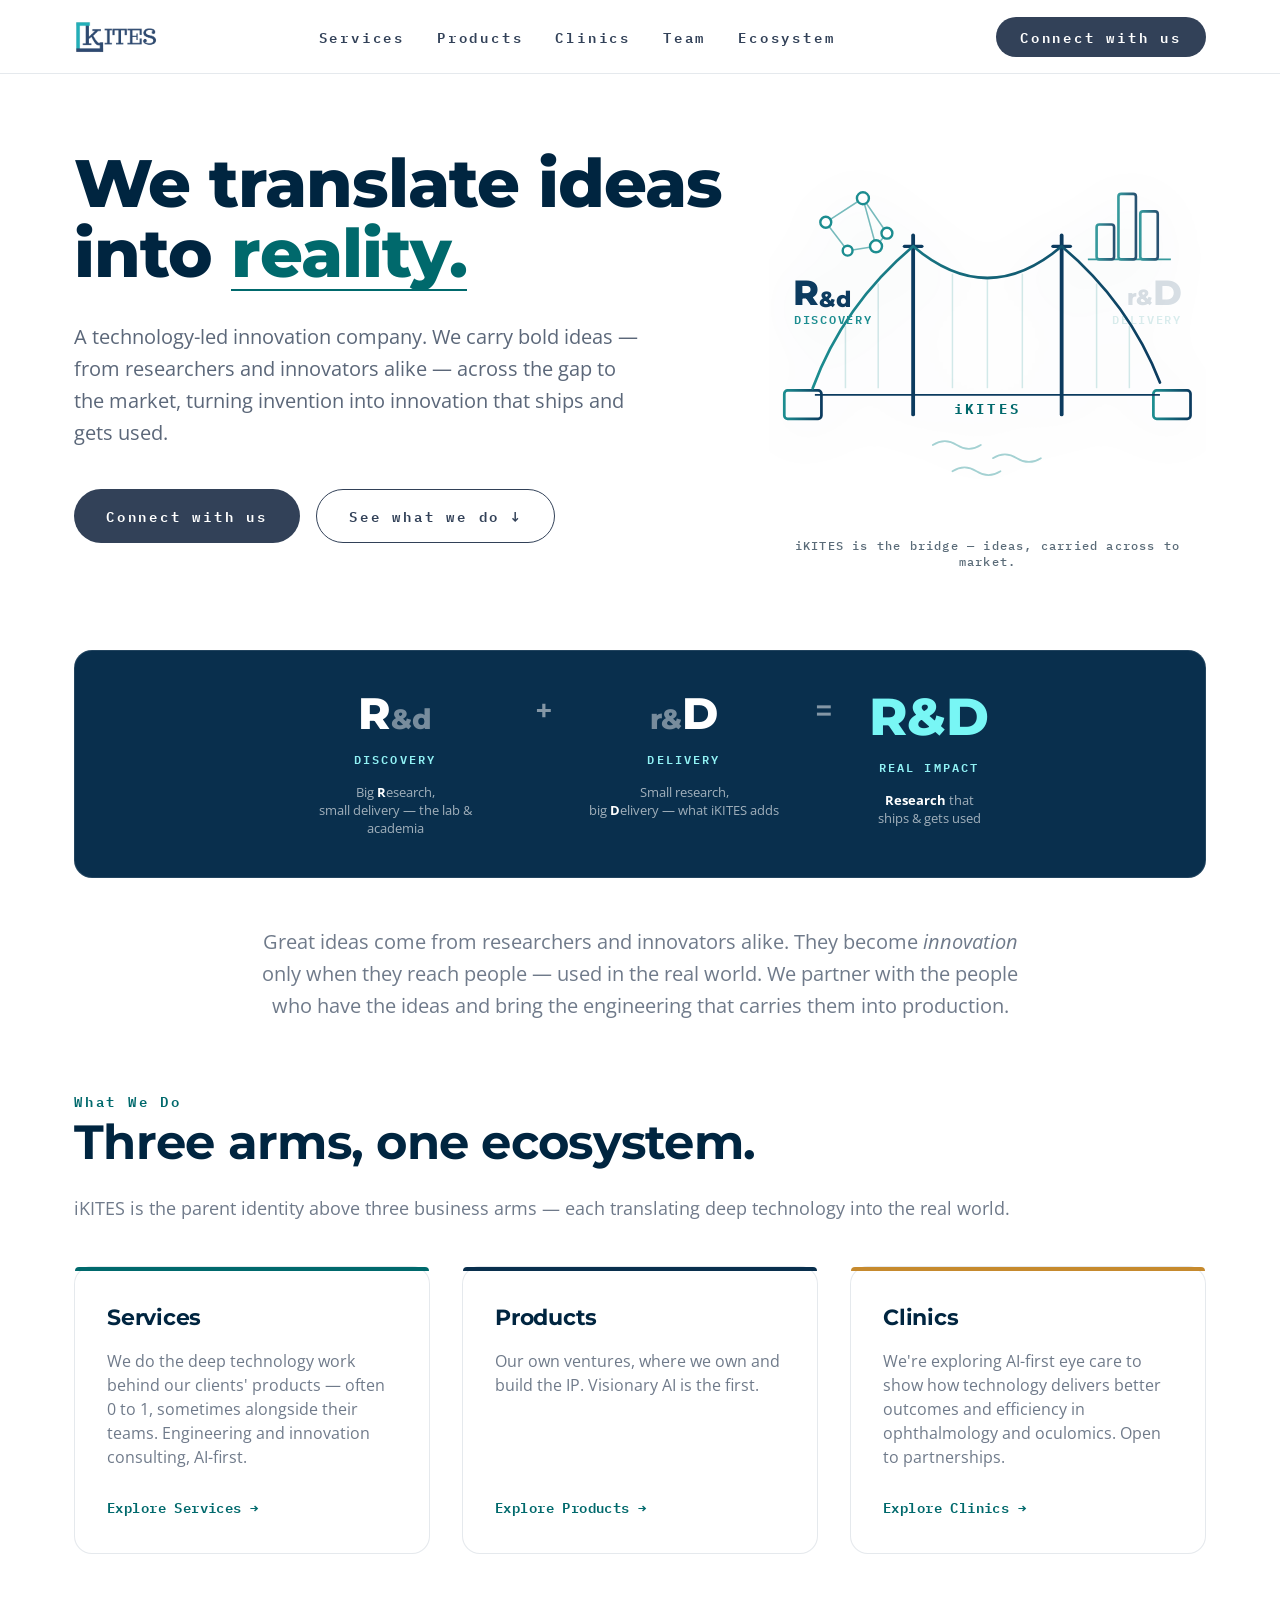
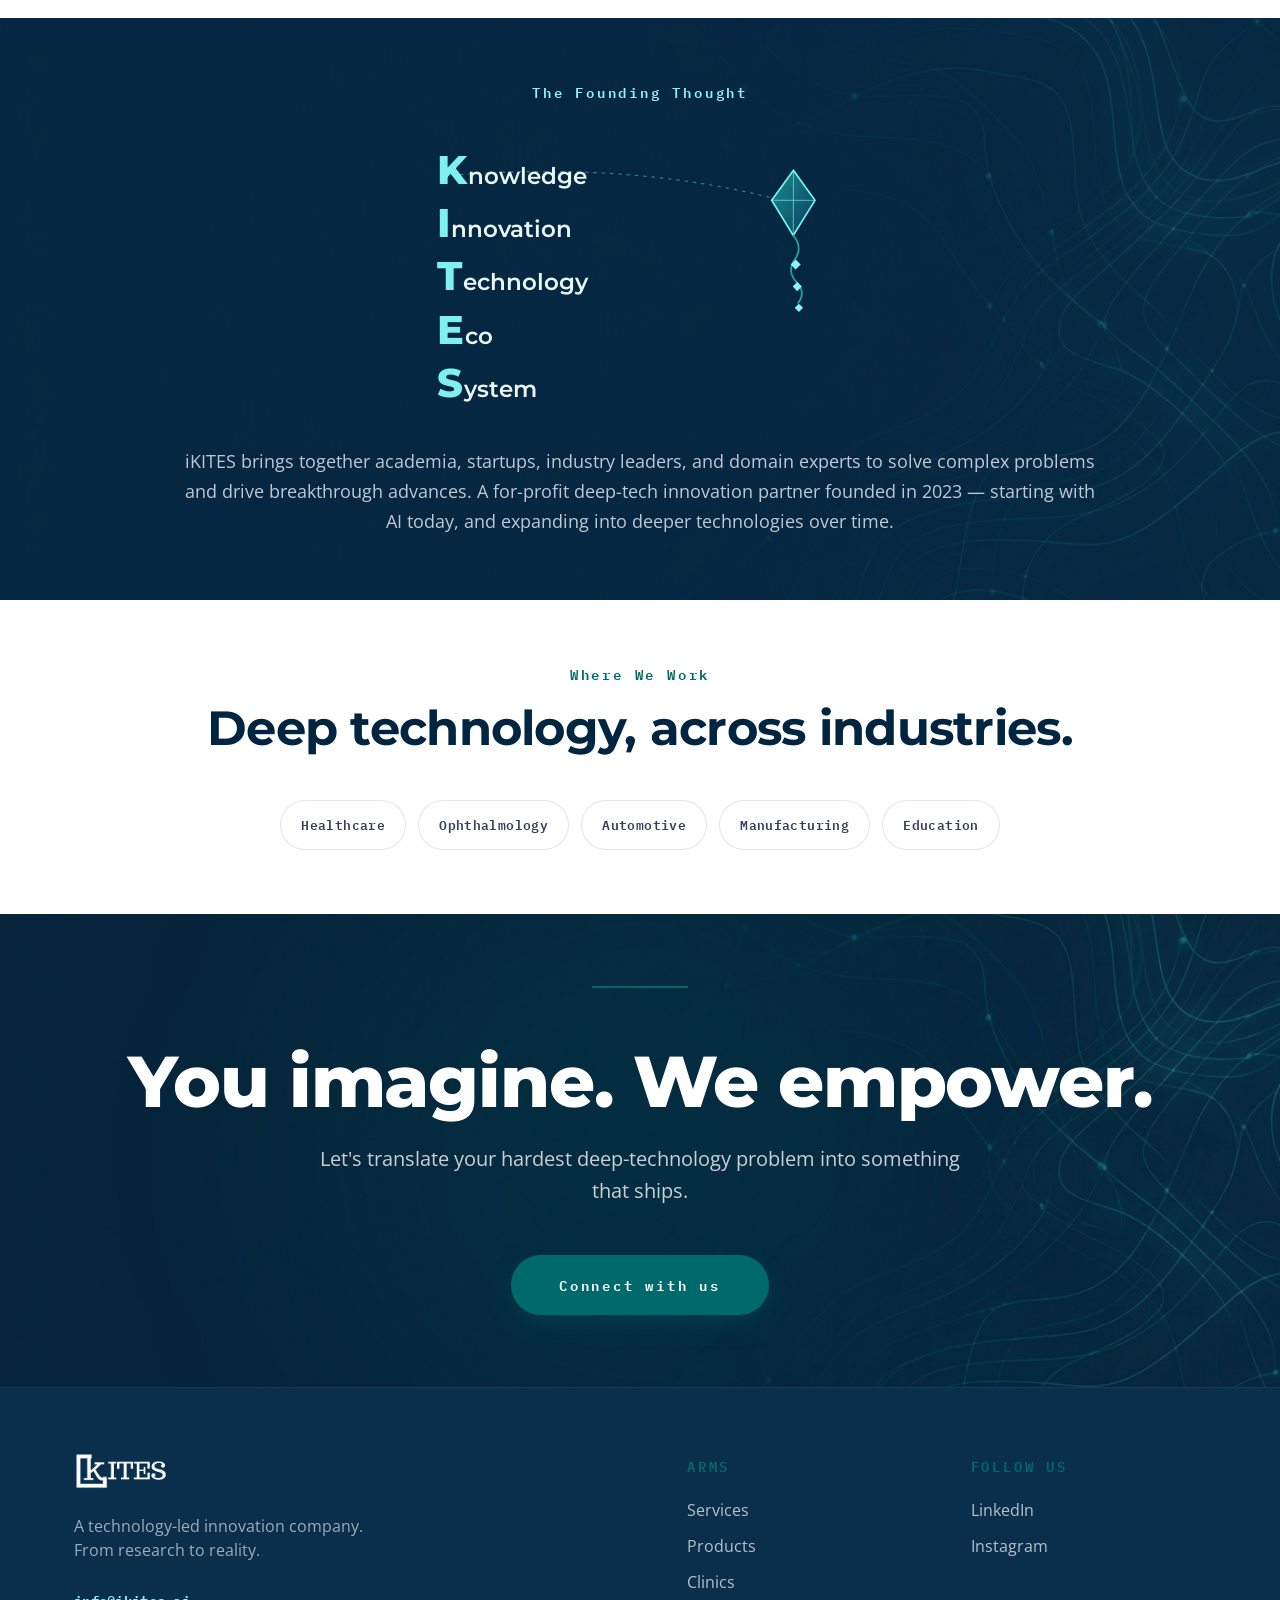
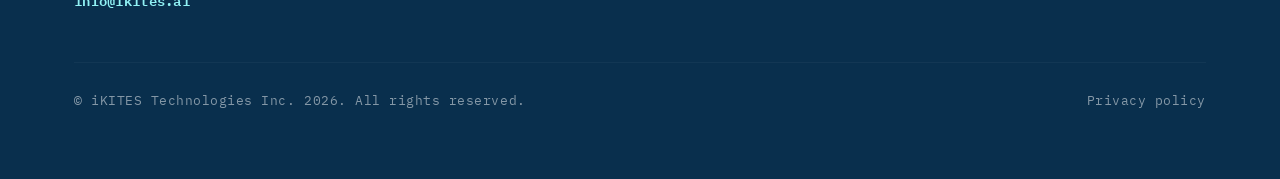
==== index.html @ 085317fc "Sync: KITES acrostic animation; tighten Founding Thought copy - Animated SVG acrostic spelling KITES" ====
<!DOCTYPE html>
<html lang="en">
<head>
  <meta charset="utf-8" />
  <meta name="viewport" content="width=device-width, initial-scale=1.0" />
  <title>iKITES | From Research to Reality</title>
  <meta name="description" content="iKITES is a technology-led, AI-first deep-tech innovation company. We turn deep technology into innovation that reaches the real world — across Services, Products, and Clinics." />
  <meta name="version" content="2.0.0" />
  <link rel="icon" type="image/png" href="assets/img/favicon.png" />
  <link rel="preconnect" href="https://fonts.googleapis.com" />
  <link rel="preconnect" href="https://fonts.gstatic.com" crossorigin />
  <link href="https://fonts.googleapis.com/css2?family=Montserrat:wght@400;500;600;700;800&family=Open+Sans:wght@400;600&family=IBM+Plex+Mono:wght@400;500;600&family=Material+Symbols+Outlined:opsz,wght,FILL,GRAD@24,400,0,0&display=swap" rel="stylesheet" />
  <link rel="stylesheet" href="assets/css/styles.css" />
</head>
<body>
  <header class="site-header">
    <div class="container">
      <a class="brand" href="index.html" aria-label="iKITES home">
        <img class="brand__logo" src="assets/img/ikites-logo.png" alt="iKITES" width="471" height="191" />
      </a>
      <nav class="nav" aria-label="Primary">
        <a class="nav__link" href="services.html">Services</a>
        <a class="nav__link" href="products.html">Products</a>
        <a class="nav__link" href="clinics.html">Clinics</a>
        <a class="nav__link" href="team.html">Team</a>
        <a class="nav__link" href="#ecosystem">Ecosystem</a>
      </nav>
      <a class="btn btn--primary btn--sm" href="connect.html">Connect with us</a>
      <button class="nav-toggle" type="button" aria-label="Toggle menu" aria-expanded="false">
        <span class="material-symbols-outlined">menu</span>
      </button>
    </div>
  </header>

  <main id="top">
    <!-- ============================ HERO ============================ -->
    <section class="hero hero--enter">
      <div class="container hero__grid">
        <div class="hero__content">
          <h1 class="display-xl hero__title">
            We translate ideas<br />into <span class="accent">reality.</span>
          </h1>
          <p class="body-lg hero__lead">
            A technology-led innovation company. We carry bold ideas — from researchers
            and innovators alike — across the gap to the market, turning invention into
            innovation that ships and gets used.
          </p>
          <div class="hero__actions">
            <a class="btn btn--primary" href="connect.html">Connect with us</a>
            <a class="btn btn--ghost" href="#ecosystem">See what we do &darr;</a>
          </div>
        </div>

        <div class="hero__visual">
          <div class="hero__panel">
            <svg class="bridge-art" viewBox="0 0 400 360" xmlns="http://www.w3.org/2000/svg"
                 xmlns:xlink="http://www.w3.org/1999/xlink" role="img"
                 aria-label="Line-art bridge. On the left, a web of research nodes labelled R-and-d, Discovery. On the right, a market skyline labelled r-and-D, Delivery. iKITES is the span between them: a glowing idea lifts off the research side, crosses the bridge, and lands deployed in the market.">
              <defs>
                <linearGradient id="brGrad" x1="0%" y1="0%" x2="100%" y2="0%">
                  <stop offset="0%" stop-color="#1C8D90" />
                  <stop offset="100%" stop-color="#0C3B5F" />
                </linearGradient>
                <filter id="brGlow" x="-80%" y="-80%" width="260%" height="260%">
                  <feGaussianBlur stdDeviation="3.5" result="b" />
                  <feComposite in="SourceGraphic" in2="b" operator="over" />
                </filter>
                <radialGradient id="brSpark" cx="50%" cy="50%" r="50%">
                  <stop offset="0%" stop-color="#3FE0E0" />
                  <stop offset="100%" stop-color="#1C8D90" />
                </radialGradient>
              </defs>

              <!-- ===== Banks / abutments the bridge lands on ===== -->
              <g opacity="1">
                <animate attributeName="opacity" from="0" to="1" begin="0.1s" dur="0.6s" fill="freeze" />
                <rect x="14" y="250" width="34" height="26" rx="3" fill="none" stroke="url(#brGrad)" stroke-width="2.5" />
                <rect x="352" y="250" width="34" height="26" rx="3" fill="none" stroke="url(#brGrad)" stroke-width="2.5" />
                <!-- water / the gap being spanned -->
                <g stroke="#1C8D90" stroke-width="1.6" stroke-linecap="round" opacity="0.4" fill="none">
                  <path d="M150 300 q11 -7 22 0 t22 0" />
                  <path d="M205 312 q11 -7 22 0 t22 0" />
                  <path d="M168 324 q11 -7 22 0 t22 0" />
                </g>
              </g>

              <!-- ===== Deck (the roadway) ===== -->
              <g>
                <path d="M40 248 L360 248" fill="none" stroke="url(#brGrad)" stroke-width="3.5"
                      stroke-linecap="round" stroke-dasharray="320" stroke-dashoffset="320">
                  <animate attributeName="stroke-dashoffset" from="320" to="0" begin="0.3s" dur="1.0s"
                           calcMode="spline" keyTimes="0;1" keySplines="0.22 1 0.36 1" fill="freeze" />
                </path>
                <line x1="42" y1="254" x2="358" y2="254" stroke="#0C3B5F" stroke-width="1.6" opacity="1">
                  <animate attributeName="opacity" from="0" to="1" begin="1.1s" dur="0.5s" fill="freeze" />
                </line>
              </g>

              <!-- ===== Towers ===== -->
              <g opacity="1" stroke="#0C3B5F" stroke-linecap="round" fill="none">
                <animate attributeName="opacity" from="0" to="1" begin="0.5s" dur="0.6s" fill="freeze" />
                <line x1="132" y1="108" x2="132" y2="272" stroke-width="3.5" />
                <line x1="268" y1="108" x2="268" y2="272" stroke-width="3.5" />
                <!-- saddle caps -->
                <line x1="124" y1="118" x2="140" y2="118" stroke-width="3" />
                <line x1="260" y1="118" x2="276" y2="118" stroke-width="3" />
              </g>

              <!-- ===== Main cable (draws itself in) + hangers ===== -->
              <g>
                <path d="M40 248 Q68 172 132 118 Q200 176 268 118 Q332 172 360 248" fill="none"
                      stroke="url(#brGrad)" stroke-width="2.5" stroke-linecap="round"
                      stroke-dasharray="470" stroke-dashoffset="470">
                  <animate attributeName="stroke-dashoffset" from="470" to="0" begin="0.8s" dur="1.3s"
                           calcMode="spline" keyTimes="0;1" keySplines="0.22 1 0.36 1" fill="freeze" />
                </path>
                <g opacity="1" stroke="#1C8D90" stroke-width="1.4">
                  <animate attributeName="opacity" from="0" to="1" begin="1.6s" dur="0.6s" fill="freeze" />
                  <line x1="70"  y1="191" x2="70"  y2="248" />
                  <line x1="100" y1="152" x2="100" y2="248" />
                  <line x1="168" y1="143" x2="168" y2="248" />
                  <line x1="200" y1="149" x2="200" y2="248" />
                  <line x1="232" y1="143" x2="232" y2="248" />
                  <line x1="300" y1="152" x2="300" y2="248" />
                  <line x1="330" y1="191" x2="330" y2="248" />
                </g>
              </g>

              <!-- ===== Left world: research web (R&d / Discovery) ===== -->
              <g opacity="1">
                <animate attributeName="opacity" from="0" to="1" begin="1.0s" dur="0.7s" fill="freeze" />
                <g stroke="#1C8D90" stroke-width="1.4" opacity="0.6">
                  <line x1="52" y1="96"  x2="86" y2="74"  />
                  <line x1="86" y1="74"  x2="108" y2="106" />
                  <line x1="52" y1="96"  x2="72" y2="122" />
                  <line x1="72" y1="122" x2="98" y2="118" />
                  <line x1="86" y1="74"  x2="98" y2="118" />
                  <line x1="108" y1="106" x2="98" y2="118" />
                </g>
                <g fill="#fff" stroke="#1C8D90" stroke-width="2.2">
                  <circle cx="52"  cy="96"  r="5" />
                  <circle cx="86"  cy="74"  r="5.5" />
                  <circle cx="108" cy="106" r="5" />
                  <circle cx="72"  cy="122" r="4.5" />
                  <circle cx="98"  cy="118" r="5.5" />
                </g>
              </g>

              <!-- ===== Right world: market skyline (r&D / Delivery) ===== -->
              <g opacity="1">
                <animate attributeName="opacity" from="0" to="1" begin="1.1s" dur="0.7s" fill="freeze" />
                <line x1="292" y1="130" x2="368" y2="130" stroke="#1C8D90" stroke-width="1.6" />
                <g fill="none" stroke="url(#brGrad)" stroke-width="2.4" stroke-linejoin="round">
                  <rect x="300" y="98" width="16" height="32" rx="2.5" />
                  <rect x="320" y="70" width="16" height="60" rx="2.5" />
                  <rect x="340" y="86" width="16" height="44" rx="2.5" />
                </g>
              </g>

              <!-- ===== Upright labels ===== -->
              <g font-family="'Montserrat', sans-serif">
                <g opacity="1">
                  <animate attributeName="opacity" from="0" to="1" begin="1.3s" dur="0.7s" fill="freeze" />
                  <text x="22" y="172" text-anchor="start" fill="#0C3B5F" font-weight="800" letter-spacing="-0.01em">
                    <tspan font-size="32">R</tspan><tspan font-size="20" dy="2">&amp;d</tspan>
                  </text>
                  <text x="23" y="189" text-anchor="start" fill="#1C8D90" font-family="'IBM Plex Mono', monospace"
                        font-size="11" font-weight="600" letter-spacing="0.14em">DISCOVERY</text>
                </g>
                <g opacity="1">
                  <animate attributeName="opacity" from="0" to="1" begin="1.6s" dur="0.7s" fill="freeze" />
                  <text x="378" y="172" text-anchor="end" fill="#0C3B5F" font-weight="800" letter-spacing="-0.01em">
                    <tspan font-size="20">r&amp;</tspan><tspan font-size="32">D</tspan>
                  </text>
                  <text x="378" y="189" text-anchor="end" fill="#1C8D90" font-family="'IBM Plex Mono', monospace"
                        font-size="11" font-weight="600" letter-spacing="0.14em">DELIVERY</text>
                </g>
                <!-- span label, beneath the deck -->
                <g opacity="1">
                  <animate attributeName="opacity" from="0" to="1" begin="1.9s" dur="0.7s" fill="freeze" />
                  <text x="200" y="272" text-anchor="middle" fill="#00696c" font-family="'IBM Plex Mono', monospace"
                        font-size="12.5" font-weight="700" letter-spacing="0.24em">iKITES</text>
                </g>
              </g>

              <!-- ===== The idea: lifts off research, crosses the deck, lands in market ===== -->
              <path id="brTrip" d="M98 116 Q54 200 44 244 L356 244 Q350 150 328 74" fill="none" stroke="none" />
              <!-- departure pulse over the research web -->
              <circle cx="98" cy="116" r="5" fill="none" stroke="#1FA7A6" stroke-width="2" opacity="0">
                <animate attributeName="r" values="5;16" begin="2.0s" dur="4s" repeatCount="indefinite" />
                <animate attributeName="opacity" values="0.7;0" begin="2.0s" dur="4s" repeatCount="indefinite" />
              </circle>
              <!-- the travelling idea -->
              <circle r="6" fill="url(#brSpark)" filter="url(#brGlow)" opacity="0">
                <animate attributeName="opacity" values="0;1;1;1;0" keyTimes="0;0.08;0.5;0.92;1"
                         begin="2.0s" dur="4s" repeatCount="indefinite" />
                <animateMotion begin="2.0s" dur="4s" repeatCount="indefinite"
                               calcMode="spline" keyTimes="0;1" keySplines="0.45 0 0.55 1">
                  <mpath xlink:href="#brTrip" />
                </animateMotion>
              </circle>
              <!-- landing pulse on the tallest tower of the market -->
              <circle cx="328" cy="72" r="5" fill="none" stroke="#1FA7A6" stroke-width="2" opacity="0">
                <animate attributeName="r" values="5;18" begin="5.6s" dur="4s" repeatCount="indefinite" />
                <animate attributeName="opacity" values="0.8;0" begin="5.6s" dur="4s" repeatCount="indefinite" />
              </circle>
            </svg>
          </div>
          <p class="label-md hero__caption text-muted">iKITES is the bridge — ideas, carried across to market.</p>
        </div>
      </div>
    </section>

    <!-- ============================ OUR THESIS (Discovery + Delivery header) ============================ -->
    <section class="section reveal">
      <!-- Equation header: R&d + r&D = R&D -->
      <div class="container">
        <div class="thesis-eq">
          <div class="thesis-eq__row">
            <div class="eq-term">
              <span class="eq-term__big">R<span class="sm">&amp;d</span></span>
              <span class="eq-term__lbl">DISCOVERY</span>
              <span class="eq-term__exp">Big <strong>R</strong>esearch,<br />small delivery — the lab &amp; academia</span>
            </div>
            <span class="eq-op">+</span>
            <div class="eq-term">
              <span class="eq-term__big"><span class="sm">r&amp;</span>D</span>
              <span class="eq-term__lbl">DELIVERY</span>
              <span class="eq-term__exp">Small research,<br />big <strong>D</strong>elivery — what iKITES adds</span>
            </div>
            <span class="eq-op">=</span>
            <div class="eq-term eq-term--impact">
              <span class="eq-term__big">R&amp;D</span>
              <span class="eq-term__lbl">REAL IMPACT</span>
              <span class="eq-term__exp"><strong>Research</strong> that<br />ships &amp; gets used</span>
            </div>
          </div>
        </div>
      </div>

      <div class="container section-head section-head--center">
        <p class="body-lg">
          Great ideas come from researchers and innovators alike. They become
          <em>innovation</em> only when they reach people — used in the real world. We
          partner with the people who have the ideas and bring the engineering that
          carries them into production.
        </p>
      </div>
    </section>

    <!-- ============================ THREE ARMS ============================ -->
    <section class="section reveal" id="ecosystem">
      <div class="container section-head">
        <span class="eyebrow">What We Do</span>
        <h2 class="headline-lg">Three arms, one ecosystem.</h2>
        <p class="body-md">iKITES is the parent identity above three business arms — each translating deep technology into the real world.</p>
      </div>
      <div class="container cards-3">
        <article class="card arm-card">
          <h3 class="headline-sm">Services</h3>
          <p class="body-sm">We do the deep technology work behind our clients' products — often 0 to 1, sometimes alongside their teams. Engineering and innovation consulting, AI-first.</p>
          <div class="arm-card__foot">
            <a class="arm-card__link" href="services.html">Explore Services &rarr;</a>
          </div>
        </article>
        <article class="card arm-card arm-card--products">
          <h3 class="headline-sm">Products</h3>
          <p class="body-sm">Our own ventures, where we own and build the IP. Visionary AI is the first.</p>
          <div class="arm-card__foot">
            <a class="arm-card__link" href="products.html">Explore Products &rarr;</a>
          </div>
        </article>
        <article class="card arm-card arm-card--clinics">
          <h3 class="headline-sm">Clinics</h3>
          <p class="body-sm">We're exploring AI-first eye care to show how technology delivers better outcomes and efficiency in ophthalmology and oculomics. Open to partnerships.</p>
          <div class="arm-card__foot">
            <a class="arm-card__link" href="clinics.html">Explore Clinics &rarr;</a>
          </div>
        </article>
      </div>
    </section>

    <!-- ============================ FOUNDING THOUGHT (impact band) ============================ -->
    <section class="statement reveal">
      <div class="container">
        <span class="eyebrow">The Founding Thought</span>
        <h2 class="sr-only">iKITES — Knowledge, Innovation, Technology, Eco, System.</h2>
        <svg class="kites-acrostic" viewBox="0 0 600 360" xmlns="http://www.w3.org/2000/svg" role="img"
             aria-label="The name iKITES is an acrostic: Knowledge, Innovation, Technology, Eco, System — illustrated with a flying kite.">
          <defs>
            <linearGradient id="kiteFill" x1="0" y1="0" x2="1" y2="1">
              <stop offset="0%" stop-color="#1C8D90" />
              <stop offset="100%" stop-color="#0C3B5F" />
            </linearGradient>
          </defs>

          <!-- string tying the kite to the words -->
          <path d="M484 98 Q 300 46 72 64" fill="none" stroke="#78f6f5" stroke-width="1.4"
                stroke-dasharray="3 7" stroke-linecap="round" opacity="0.4" />

          <!-- the kite: flies in, then gently bobs -->
          <g transform="translate(484,98)">
            <g opacity="1">
              <animateTransform attributeName="transform" type="translate" values="0 0; 0 -7; 0 0"
                                dur="6s" repeatCount="indefinite" />
              <g>
                <animateTransform attributeName="transform" type="rotate" values="-5 0 0; 4 0 0; -5 0 0"
                                  dur="6s" repeatCount="indefinite" />
                <path d="M0 -36 L26 0 L0 42 L-26 0 Z" fill="url(#kiteFill)" stroke="#78f6f5" stroke-width="2" />
                <line x1="0" y1="-36" x2="0" y2="42" stroke="#78f6f5" stroke-width="1.1" opacity="0.7" />
                <line x1="-26" y1="0" x2="26" y2="0" stroke="#78f6f5" stroke-width="1.1" opacity="0.7" />
                <!-- tail with bows -->
                <path d="M0 42 q 12 15 2 29 q -10 14 2 27 q 12 13 2 25" fill="none"
                      stroke="#1fa7a6" stroke-width="2" stroke-linecap="round" />
                <g fill="#91f2f5">
                  <path d="M3 71 l6 6 -6 6 -6 -6 z" />
                  <path d="M5 98 l5.5 5.5 -5.5 5.5 -5.5 -5.5 z" />
                  <path d="M7 124 l5 5 -5 5 -5 -5 z" />
                </g>
              </g>
            </g>
          </g>

          <!-- acrostic: K I T E S -->
          <g class="kites-rows" font-family="'Montserrat', sans-serif">
            <g><text x="56" y="74"><tspan font-size="48" font-weight="800" fill="#7ef0f0">K</tspan><tspan font-size="27" font-weight="600" fill="#eaf7f8" dx="1">nowledge</tspan></text></g>
            <g><text x="56" y="138"><tspan font-size="48" font-weight="800" fill="#7ef0f0">I</tspan><tspan font-size="27" font-weight="600" fill="#eaf7f8" dx="1">nnovation</tspan></text></g>
            <g><text x="56" y="202"><tspan font-size="48" font-weight="800" fill="#7ef0f0">T</tspan><tspan font-size="27" font-weight="600" fill="#eaf7f8" dx="1">echnology</tspan></text></g>
            <g><text x="56" y="266"><tspan font-size="48" font-weight="800" fill="#7ef0f0">E</tspan><tspan font-size="27" font-weight="600" fill="#eaf7f8" dx="1">co</tspan></text></g>
            <g><text x="56" y="330"><tspan font-size="48" font-weight="800" fill="#7ef0f0">S</tspan><tspan font-size="27" font-weight="600" fill="#eaf7f8" dx="1">ystem</tspan></text></g>
          </g>
        </svg>
        <p>
          iKITES brings together academia, startups, industry leaders, and domain experts
          to solve complex problems and drive breakthrough advances. A for-profit deep-tech
          innovation partner founded in 2023 — starting with AI today, and expanding into
          deeper technologies over time.
        </p>
      </div>
    </section>

    <!-- ============================ INDUSTRIES ============================ -->
    <section class="section reveal">
      <div class="container section-head section-head--center">
        <span class="eyebrow" style="display:block;margin-bottom:16px;">Where We Work</span>
        <h2 class="headline-lg">Deep technology, across industries.</h2>
      </div>
      <div class="container">
        <div class="pill-row" style="justify-content:center;">
          <span class="pill">Healthcare</span>
          <span class="pill">Ophthalmology</span>
          <span class="pill">Automotive</span>
          <span class="pill">Manufacturing</span>
          <span class="pill">Education</span>
        </div>
      </div>
    </section>

    <!-- ============================ CTA ============================ -->
    <section class="cta bg-navy reveal">
      <div class="cta__glow"></div>
      <div class="container cta__inner">
        <span class="cta__rule"></span>
        <h2 class="display-xl cta__big" style="margin-bottom:24px;">You imagine. We empower.</h2>
        <p class="body-lg" style="color:rgba(255,255,255,.78); max-width:40rem; margin:0 auto 48px;">
          Let's translate your hardest deep-technology problem into something that ships.
        </p>
        <a class="btn btn--accent" href="connect.html">Connect with us</a>
      </div>
    </section>
  </main>

  <!-- ============================ FOOTER ============================ -->
  <footer class="footer">
    <div class="container">
      <div class="footer__grid footer__grid--corp">
        <div class="footer__about">
          <div class="footer__brand">
            <img class="brand__logo" src="assets/img/ikites-logo-white.png" alt="iKITES" width="471" height="191" />
          </div>
          <p>A technology-led innovation company. From research to reality.</p>
          <a class="footer__email" href="mailto:info@ikites.ai">info@ikites.ai</a>
        </div>
        <div class="footer__col">
          <h4>Arms</h4>
          <nav aria-label="iKITES arms">
            <a href="services.html">Services</a>
            <a href="products.html">Products</a>
            <a href="clinics.html">Clinics</a>
          </nav>
        </div>
        <div class="footer__col">
          <h4>Follow Us</h4>
          <nav aria-label="Social">
            <!-- TODO: confirm social URLs -->
            <a href="https://www.linkedin.com/company/ikites" target="_blank" rel="noopener">LinkedIn</a>
            <a href="https://www.instagram.com/ikites.ai" target="_blank" rel="noopener">Instagram</a>
          </nav>
        </div>
      </div>
      <div class="footer__base">
        <span>© iKITES Technologies Inc. 2026. All rights reserved.</span>
        <!-- TODO: link to real privacy policy -->
        <a href="#">Privacy policy</a>
      </div>
    </div>
  </footer>
  <script src="assets/js/main.js"></script>
</body>
</html>
---- assets/css/styles.css ----
/* =============================================================
   iKITES Services — "Kinetic Precision" design system
   Design tokens are defined as CSS custom properties in :root below.
   ============================================================= */

/* ---------- Design Tokens ---------- */
:root {
  /* Core brand */
  --paper: #ffffff;
  --paper-alt: #eff3f3;
  --navy-deep: #092f4d;
  --slate: #324158;
  --primary: #002540;
  --secondary: #00696c;
  --teal-hover: #1fa7a6;
  --teal-muted: rgba(28, 141, 144, 0.10);
  --text-muted: #5a6b78;
  --gold: #c68a2e;            /* Clinics arm accent */
  --gold-text: #8a5a00;

  /* Surfaces & supporting */
  --on-primary: #ffffff;
  --secondary-fixed: #91f2f5;
  --tertiary-fixed: #78f6f5;
  --surface-variant: #d5e5f1;
  --on-tertiary-container: #22b4b4;

  /* Radii */
  --radius-card: 18px;
  --radius-md: 0.75rem;   /* 12px */
  --radius-lg: 1rem;      /* 16px */
  --radius-full: 9999px;

  /* Layout */
  --container-max: 1180px;
  --gutter: 24px;
  --margin-x: 24px;
  --section-pad-v: 64px;
  --section-pad-v-mobile: 48px;

  /* Type families */
  --font-head: "Montserrat", system-ui, sans-serif;
  --font-body: "Open Sans", system-ui, sans-serif;
  --font-mono: "IBM Plex Mono", ui-monospace, monospace;
}

/* ---------- Reset / base ---------- */
*,
*::before,
*::after { box-sizing: border-box; }

html { scroll-behavior: smooth; -webkit-text-size-adjust: 100%; }

body {
  margin: 0;
  background: var(--paper);
  color: var(--slate);
  font-family: var(--font-body);
  font-size: 18px;
  line-height: 28px;
  -webkit-font-smoothing: antialiased;
  -moz-osx-font-smoothing: grayscale;
}

img, svg { display: block; max-width: 100%; }

a { color: inherit; text-decoration: none; }

h1, h2, h3, h4 { margin: 0; font-family: var(--font-head); color: var(--primary); }
p { margin: 0; }
ul { margin: 0; padding: 0; list-style: none; }

button { font-family: inherit; cursor: pointer; }

/* ---------- Layout helpers ---------- */
.container {
  width: 100%;
  max-width: var(--container-max);
  margin-inline: auto;
  padding-inline: var(--gutter);
}

.section { padding-block: var(--section-pad-v); }
.section--pt-sm { padding-top: 48px; }
.section--pb-sm { padding-bottom: 48px; }

/* ---------- Typography scale ---------- */
.eyebrow {
  font-family: var(--font-mono);
  font-size: 14px;
  font-weight: 600;
  line-height: 20px;
  letter-spacing: 0.2em;
  color: var(--secondary);
}

.label-md {
  font-family: var(--font-mono);
  font-size: 12px;
  font-weight: 500;
  line-height: 16px;
  letter-spacing: 0.1em;
}

.display-xl {
  font-family: var(--font-head);
  font-size: 72px;
  font-weight: 800;
  line-height: 76px;
  letter-spacing: -0.015em;
}

.headline-lg {
  font-family: var(--font-head);
  font-size: 48px;
  font-weight: 700;
  line-height: 56px;
  letter-spacing: -0.015em;
}

.headline-md {
  font-family: var(--font-head);
  font-size: 32px;
  font-weight: 700;
  line-height: 40px;
  letter-spacing: -0.01em;
}

.headline-sm {
  font-family: var(--font-head);
  font-size: 22px;
  font-weight: 700;
  line-height: 30px;
  letter-spacing: -0.01em;
}

.body-lg { font-size: 20px; line-height: 32px; }
.body-md { font-size: 18px; line-height: 28px; }
.body-sm { font-size: 16px; line-height: 24px; }

.text-secondary { color: var(--secondary); }
.text-muted { color: var(--text-muted); }

/* ---------- Buttons ---------- */
.btn {
  display: inline-flex;
  align-items: center;
  justify-content: center;
  gap: 8px;
  border: 0;
  border-radius: var(--radius-full);
  font-family: var(--font-mono);
  font-size: 14px;
  font-weight: 600;
  letter-spacing: 0.2em;
  line-height: 20px;
  padding: 16px 32px;
  transition: background-color .2s ease, color .2s ease, transform .2s ease, box-shadow .2s ease;
}
.btn:active { transform: scale(.96); }

.btn--sm { padding: 10px 24px; }

.btn--primary { background: var(--slate); color: var(--on-primary); }
.btn--primary:hover { background: var(--secondary); transform: translateY(-2px); }

.btn--ghost {
  background: transparent;
  color: var(--slate);
  border: 1px solid var(--slate);
}
.btn--ghost:hover { background: rgba(50, 65, 88, .05); transform: translateY(-2px); }

.btn--accent {
  background: var(--secondary);
  color: var(--on-primary);
  padding: 20px 48px;
  box-shadow: 0 10px 25px rgba(0, 105, 108, .25);
}
.btn--accent:hover { background: var(--teal-hover); transform: translateY(-2px); }

/* ---------- Header / Nav ---------- */
.site-header {
  position: sticky;
  top: 0;
  z-index: 50;
  height: 74px;
  background: rgba(255, 255, 255, .82);
  backdrop-filter: blur(12px);
  -webkit-backdrop-filter: blur(12px);
  border-bottom: 1px solid rgba(9, 47, 77, .10);
  transition: box-shadow .3s ease;
}
.site-header.is-scrolled { box-shadow: 0 1px 8px rgba(9, 47, 77, .08); }

.site-header .container {
  display: flex;
  align-items: center;
  justify-content: space-between;
  height: 100%;
}

.brand { display: flex; align-items: center; gap: 10px; }
.brand__logo { height: 34px; width: auto; display: block; }
.brand__name {
  font-family: var(--font-head);
  font-size: 28px;
  font-weight: 700;
  color: var(--primary);
}
.brand__suffix {
  font-family: var(--font-mono);
  font-size: 14px;
  font-weight: 600;
  letter-spacing: 0.2em;
  color: var(--secondary);
  transform: translateY(1px);
}

.nav { display: flex; align-items: center; gap: 32px; }
.nav__link {
  position: relative;
  font-family: var(--font-mono);
  font-size: 14px;
  font-weight: 600;
  letter-spacing: 0.2em;
  color: var(--slate);
  transition: color .2s ease;
}
.nav__link::after {
  content: "";
  position: absolute;
  left: 0;
  bottom: -6px;
  height: 2px;
  width: 100%;
  background: var(--secondary);
  transform: scaleX(0);
  transform-origin: left;
  transition: transform .3s cubic-bezier(.22, 1, .36, 1);
}
.nav__link:hover { color: var(--secondary); }
.nav__link:hover::after { transform: scaleX(1); }

.nav-toggle {
  display: none;
  background: transparent;
  border: 0;
  padding: 8px;
  color: var(--primary);
}
.nav-toggle .material-symbols-outlined { font-size: 28px; }

/* ---------- Hero ---------- */
.hero { padding-top: 40px; padding-bottom: 64px; overflow: hidden; }
.hero__grid {
  display: grid;
  grid-template-columns: 1.5fr 1fr;
  gap: 40px;
  align-items: center;
}
.hero__content { display: flex; flex-direction: column; gap: 32px; }
.hero__title {
  margin-top: 8px;
  text-wrap: balance;          /* never strand a lone word on a line */
  font-size: clamp(2.75rem, 5.2vw, 4.5rem);
  line-height: 1.05;
}
.hero__title .accent { color: var(--secondary); }
.hero__lead { max-width: 36rem; color: rgba(50, 65, 88, .8); }
.hero__actions { display: flex; flex-wrap: wrap; gap: 16px; padding-top: 8px; }

.hero__visual { display: flex; flex-direction: column; align-items: center; align-self: start; }
.hero__panel {
  width: 100%;
  height: 400px;
  border-radius: var(--radius-lg);
  overflow: hidden;
  position: relative;
}
.ascent-glow { filter: drop-shadow(0 0 15px rgba(31, 167, 166, .4)); }
.hero__caption { margin-top: 24px; text-align: center; color: var(--text-muted); }

/* ---------- Trust strip ---------- */
.trust { background: var(--navy-deep); padding-block: 24px; }
.trust__heading {
  margin: 0;
  text-align: center;
  font-family: var(--font-head);
  font-size: 24px;
  font-weight: 700;
  letter-spacing: 0.01em;
  color: var(--on-primary);
}
.trust__sub {
  margin: 12px auto 0;
  max-width: 56rem;
  text-align: center;
  color: var(--on-primary);
  opacity: 0.85;
}
/* Tighten spacing around full-width navy bands */
.hero:has(+ .trust) { padding-bottom: 56px; }
.section:has(+ .trust) { padding-bottom: 24px; }
.section:has(+ .trust) .section-head { margin-bottom: 0; }
.trust + .section { padding-top: 24px; }

/* ---------- Generic section heads ---------- */
.section-head { margin-bottom: 44px; }
.section-head--center { text-align: center; }
.section-head--center p { max-width: 48rem; margin-inline: auto; }
.section-head p { color: rgba(50, 65, 88, .7); margin-top: 24px; }

.bg-alt { background: var(--paper-alt); }
.bg-navy { background: var(--navy-deep); color: var(--on-primary); }

/* ---------- The Moment cards ---------- */
.cards-3 {
  display: grid;
  grid-template-columns: repeat(3, 1fr);
  gap: 32px;
}
.card {
  padding: 32px;
  border-radius: var(--radius-card);
  border: 1px solid rgba(9, 47, 77, .10);
  background: #fff;
  transition: transform .3s ease, box-shadow .3s ease;
}
.card:hover {
  transform: translateY(-4px);
  box-shadow: 0 20px 40px rgba(9, 47, 77, .15);
}
.card__icon {
  color: var(--secondary);
  font-size: 40px;
  margin-bottom: 24px;
}
.card__title { margin-bottom: 16px; }
.card p { color: rgba(50, 65, 88, .7); }

/* ---------- Capabilities rows ---------- */
.capabilities { display: flex; flex-direction: column; }
.cap-row {
  display: grid;
  grid-template-columns: 3fr 6fr 3fr;
  gap: 32px;
  align-items: start;
  padding-block: 48px;
  border-top: 1px solid rgba(9, 47, 77, .10);
}
.cap-row__body { display: flex; flex-direction: column; gap: 16px; }
.cap-row__body p { color: rgba(50, 65, 88, .8); }
.cap-row__proof-label { color: var(--text-muted); margin-bottom: 8px; }
.cap-row__proof li { color: var(--slate); margin-bottom: 4px; }

/* ---------- Re-engineering (navy split) ---------- */
.reeng__grid {
  display: grid;
  grid-template-columns: 1fr 1fr;
  gap: 80px;
  align-items: center;
}
.reeng__content { display: flex; flex-direction: column; gap: 32px; }
.reeng__content h2 { color: var(--on-primary); }
.reeng__content p { opacity: .8; }
.reeng__link {
  display: inline-flex;
  align-items: center;
  gap: 8px;
  font-family: var(--font-mono);
  font-size: 14px;
  font-weight: 600;
  letter-spacing: 0.2em;
  color: var(--secondary-fixed);
  transition: color .2s ease;
}
.reeng__link:hover { color: var(--tertiary-fixed); }
.reeng__link .material-symbols-outlined { transition: transform .25s cubic-bezier(.22, 1, .36, 1); }
.reeng__link:hover .material-symbols-outlined { transform: translateX(4px); }
.reeng__cards { display: flex; flex-direction: column; gap: 24px; }
.reeng__card {
  padding: 24px;
  border-radius: var(--radius-md);
  background: rgba(255, 255, 255, .05);
  border: 1px solid rgba(255, 255, 255, .10);
}
.reeng__card h4 { color: var(--on-primary); margin-bottom: 8px; }
.reeng__card p { opacity: .7; }

/* ---------- Why iKITES ---------- */
.why-grid {
  display: grid;
  grid-template-columns: repeat(4, 1fr);
  gap: 32px;
}
.why-item { display: flex; flex-direction: column; gap: 16px; }
.why-item__num {
  font-family: var(--font-head);
  font-size: 40px;
  font-weight: 800;
  color: var(--secondary);
}
.why-item p { color: rgba(50, 65, 88, .7); }

/* ---------- Process / How we work ---------- */
.process-grid {
  display: grid;
  grid-template-columns: repeat(3, 1fr);
  gap: 48px;
}
.process-step { display: flex; flex-direction: column; gap: 24px; }
.process-step__rule { height: 2px; background: var(--secondary); width: 100%; }
.process-step p { color: rgba(50, 65, 88, .7); }

/* ---------- Re-engineering atmospheric texture ---------- */
.reeng-section { position: relative; overflow: hidden; }
.reeng-section::before {
  content: "";
  position: absolute;
  inset: 0;
  background: url("../img/navy-texture.png") right center / cover no-repeat;
  transform: scaleX(-1);          /* flow the schematic lines to the left, away from the cards */
  opacity: .45;
  pointer-events: none;
  z-index: 0;
}
.reeng-section .container { position: relative; z-index: 1; }

/* ---------- CTA band ---------- */
.cta { position: relative; overflow: hidden; padding-block: 72px; }
.cta::before {
  content: "";
  position: absolute;
  inset: 0;
  background: url("../img/navy-texture.png") right center / cover no-repeat;
  opacity: .7;
  pointer-events: none;
  z-index: 0;
}
.cta__glow {
  position: absolute;
  top: 50%; left: 50%;
  transform: translate(-50%, -50%);
  width: 600px; height: 600px;
  background: rgba(0, 105, 108, .12);
  filter: blur(120px);
  border-radius: var(--radius-full);
  pointer-events: none;
}
.cta__inner { position: relative; z-index: 1; text-align: center; }
.cta__rule {
  display: inline-block;
  width: 96px; height: 2px;
  background: var(--secondary);
  margin-bottom: 48px;
}
.cta h2 { color: var(--on-primary); margin-bottom: 24px; }
.cta__big { color: rgba(255, 255, 255, .9); margin-bottom: 48px; }

/* ---------- Footer ---------- */
.footer { background: var(--navy-deep); padding-block: var(--section-pad-v); border-top: 1px solid rgba(255, 255, 255, .05); }
.footer__grid {
  display: grid;
  grid-template-columns: 5fr 2fr 2fr 3fr;
  gap: 48px;
  color: var(--on-primary);
}
.footer__about { display: flex; flex-direction: column; gap: 24px; }
.footer__about p { opacity: .6; max-width: 20rem; font-size: 16px; line-height: 24px; }
.footer__about .footer__version {
  font-family: var(--font-mono);
  font-size: 12px;
  letter-spacing: 0.12em;
  opacity: .4;
}
.footer__brand { display: flex; align-items: center; gap: 10px; }
.footer__brand .brand__logo { height: 38px; }
.footer__brand .brand__name { color: var(--on-primary); }
.footer__col h4 {
  font-family: var(--font-mono);
  font-size: 14px;
  font-weight: 600;
  letter-spacing: 0.2em;
  text-transform: uppercase;
  color: var(--secondary);
  margin-bottom: 16px;
}
.footer__col nav { display: flex; flex-direction: column; gap: 8px; }
.footer__col a { opacity: .7; font-size: 16px; transition: color .2s ease, opacity .2s ease; }
.footer__col a:hover { color: var(--secondary); opacity: 1; }
.footer__eco {
  display: block;
  padding: 16px;
  border-radius: var(--radius-md);
  background: rgba(255, 255, 255, .05);
  border: 1px solid rgba(255, 255, 255, .10);
  transition: border-color .2s ease;
}
.footer__eco:hover { border-color: var(--secondary); }
.footer__eco-title { color: var(--on-primary); margin-bottom: 4px; }
.footer__eco-desc { opacity: .5; font-size: 13px; line-height: 18px; }

/* ---------- Scroll reveal ---------- */
.reveal {
  opacity: 0;
  transform: translateY(30px);
  transition: opacity .8s cubic-bezier(.22, 1, .36, 1), transform .8s cubic-bezier(.22, 1, .36, 1);
}
.reveal.is-active { opacity: 1; transform: translateY(0); }

/* ---------- Hero entrance (staggered text) ---------- */
.hero--enter .eyebrow,
.hero--enter .text-muted,
.hero--enter .hero__title,
.hero--enter .hero__lead,
.hero--enter .hero__actions {
  animation: heroRise .7s cubic-bezier(.22, 1, .36, 1) both;
}
.hero--enter .eyebrow      { animation-delay: .05s; }
.hero--enter .text-muted   { animation-delay: .15s; }
.hero--enter .hero__title  { animation-delay: .25s; }
.hero--enter .hero__lead   { animation-delay: .35s; }
.hero--enter .hero__actions{ animation-delay: .45s; }

@keyframes heroRise {
  from { opacity: 0; transform: translateY(16px); }
  to   { opacity: 1; transform: none; }
}

/* Accent underline draws in after the headline settles */
.hero__title .accent { position: relative; white-space: nowrap; }
.hero__title .accent::after {
  content: "";
  position: absolute;
  left: 0;
  right: 0;
  bottom: .04em;
  height: 2px;
  background: var(--secondary);
  transform: scaleX(0);
  transform-origin: left;
  animation: underlineDraw .8s cubic-bezier(.22, 1, .36, 1) 1.1s both;
}
@keyframes underlineDraw { to { transform: scaleX(1); } }

/* Hero visual lifts up from the bottom on load, then gently floats */
.hero--enter .hero__visual {
  animation: heroLift 1.1s cubic-bezier(.22, 1, .36, 1) .3s both;
}
.hero--enter .hero__panel {
  animation: heroFloat 7s ease-in-out 1.4s infinite;
}
@keyframes heroLift {
  from { opacity: 0; transform: translateY(64px); }
  to   { opacity: 1; transform: none; }
}
@keyframes heroFloat {
  0%, 100% { transform: translateY(0); }
  50%      { transform: translateY(-8px); }
}

/* Material symbols base */
.material-symbols-outlined {
  font-variation-settings: 'FILL' 0, 'wght' 400, 'GRAD' 0, 'opsz' 24;
  vertical-align: middle;
}

/* =============================================================
   Responsive
   ============================================================= */
@media (max-width: 1024px) {
  .display-xl { font-size: 56px; line-height: 60px; }
  .reeng__grid { gap: 48px; }
}

@media (max-width: 900px) {
  :root { --section-pad-v: 44px; }

  .nav { display: none; }
  .nav-toggle { display: inline-flex; }
  .site-header .btn { display: none; }

  /* Mobile nav drawer */
  .nav.is-open {
    display: flex;
    flex-direction: column;
    position: absolute;
    top: 74px;
    left: 0;
    right: 0;
    gap: 0;
    background: #fff;
    border-bottom: 1px solid rgba(9, 47, 77, .10);
    box-shadow: 0 12px 24px rgba(9, 47, 77, .10);
    padding: 8px 0;
  }
  .nav.is-open .nav__link { padding: 14px var(--gutter); width: 100%; }

  .hero { padding-top: 48px; padding-bottom: 64px; }
  .hero__grid { grid-template-columns: 1fr; gap: 48px; }
  .display-xl { font-size: 44px; line-height: 48px; }
  .headline-lg { font-size: 32px; line-height: 38px; }

  .cards-3 { grid-template-columns: 1fr; }
  .cap-row { grid-template-columns: 1fr; gap: 16px; padding-block: 32px; }
  .reeng__grid { grid-template-columns: 1fr; gap: 40px; }
  .why-grid { grid-template-columns: repeat(2, 1fr); }
  .process-grid { grid-template-columns: 1fr; gap: 40px; }
  .footer__grid { grid-template-columns: 1fr 1fr; }
}

@media (max-width: 560px) {
  .hero__panel { height: 280px; }
  .why-grid { grid-template-columns: 1fr; }
  .footer__grid { grid-template-columns: 1fr; }
  .btn--accent { padding: 16px 32px; }
}

/* Respect reduced-motion preferences */
@media (prefers-reduced-motion: reduce) {
  .reveal { opacity: 1; transform: none; transition: none; }
  html { scroll-behavior: auto; }
  .hero--enter .eyebrow,
  .hero--enter .text-muted,
  .hero--enter .hero__title,
  .hero--enter .hero__lead,
  .hero--enter .hero__actions,
  .hero--enter .hero__visual,
  .hero--enter .hero__panel { animation: none; }
  .hero__title .accent::after { animation: none; transform: scaleX(1); }
  .nav__link::after,
  .reeng__link .material-symbols-outlined { transition: none; }
}


/* =============================================================
   Additions — capability cards, slim footer, success stories
   ============================================================= */
.cap-card .eyebrow { display:block; }
.cap-card .card__title { margin-top:14px; }

.footer--slim .container { display:flex; flex-direction:column; gap:20px; }
.footer--slim .footer__brand .brand__logo { height:34px; }
.footer--slim p { color: var(--on-primary); opacity:.55; max-width:46rem; font-size:15px; line-height:24px; }

/* ---- Success Stories page ---- */
.page-hero { padding-top:72px; padding-bottom:8px; }
.page-hero .eyebrow { display:block; margin-bottom:16px; }
.page-hero p { color: rgba(50,65,88,.75); max-width:44rem; margin-top:20px; }

.stories-grid { display:flex; flex-direction:column; gap:28px; }
.story-card {
  border-radius:var(--radius-card);
  border:1px solid rgba(9,47,77,.10); background:#fff;
  display:grid; grid-template-columns:minmax(0,40%) 1fr;
  overflow:hidden;
  transition:transform .3s ease, box-shadow .3s ease;
}
.story-card:hover { transform:translateY(-4px); box-shadow:0 20px 40px rgba(9,47,77,.12); }
.story-card__img {
  display:block;
  width:100%; height:100%;
  min-height:240px;
  object-fit:cover;
  background:var(--navy-deep);
}
.story-card__body {
  display:flex; flex-direction:column; justify-content:center; gap:14px;
  padding:32px 36px;
}
.story-card .tag {
  font-family:var(--font-mono); font-size:12px; font-weight:600;
  letter-spacing:.12em; color:var(--secondary);
}
.story-card h3 { color:var(--primary); }
.story-card p { color:rgba(50,65,88,.72); }

@media (max-width:720px){
  .story-card { grid-template-columns:1fr; }
  .story-card__img { aspect-ratio:16 / 10; min-height:0; height:auto; }
}


/* =============================================================
   Corporate homepage (index.html) — built on the existing system
   ============================================================= */

/* ---- Hero thesis badge (pill) ---- */
.hero__badge {
  display: inline-flex;
  align-items: center;
  gap: 10px;
  align-self: flex-start;
  padding: 9px 18px;
  border: 1px solid rgba(9, 47, 77, .12);
  border-radius: var(--radius-full);
  background: #fff;
  font-family: var(--font-mono);
  font-size: 13px;
  font-weight: 600;
  letter-spacing: .06em;
  color: var(--secondary);
  box-shadow: 0 1px 3px rgba(9, 47, 77, .05);
}
.hero__badge .arr { color: var(--text-muted); }
.hero__badge .dim { color: var(--text-muted); }

/* ---- Bridge R&D visual (line-art) ---- */
.bridge-art { width: 100%; height: 100%; filter: drop-shadow(0 10px 30px rgba(9, 47, 77, .12)); }

/* ---- Impact statement band (full-width navy separator) ---- */
.statement {
  position: relative;
  overflow: hidden;
  background: var(--navy-deep);
  color: var(--on-primary);
  padding-block: 64px;
}
.statement::before {
  content: "";
  position: absolute;
  inset: 0;
  background: url("../img/navy-texture.png") right center / cover no-repeat;
  opacity: .45;
  pointer-events: none;
}
.statement .container { position: relative; z-index: 1; max-width: 60rem; text-align: center; }
.statement .eyebrow { color: var(--secondary-fixed); display: block; margin-bottom: 20px; }
.statement h2 { color: var(--on-primary); }
.statement p {
  margin-top: 24px;
  color: rgba(255, 255, 255, .75);
  font-size: 18px;
  line-height: 30px;
}
@media (max-width: 900px) { .statement { padding-block: 56px; } }

/* ---- KITES acrostic animation (Founding Thought band) ---- */
.sr-only {
  position: absolute;
  width: 1px; height: 1px;
  padding: 0; margin: -1px;
  overflow: hidden;
  clip: rect(0 0 0 0);
  white-space: nowrap;
  border: 0;
}
.kites-acrostic { display: block; width: 100%; max-width: 500px; height: auto; margin: 4px auto 8px; }
.statement.is-active .kites-rows > g { animation: kitesRowIn .55s cubic-bezier(.22, 1, .36, 1) backwards; }
.statement.is-active .kites-rows > g:nth-child(1) { animation-delay: .10s; }
.statement.is-active .kites-rows > g:nth-child(2) { animation-delay: .25s; }
.statement.is-active .kites-rows > g:nth-child(3) { animation-delay: .40s; }
.statement.is-active .kites-rows > g:nth-child(4) { animation-delay: .55s; }
.statement.is-active .kites-rows > g:nth-child(5) { animation-delay: .70s; }
@keyframes kitesRowIn {
  from { opacity: 0; transform: translateX(-16px); }
  to   { opacity: 1; transform: translateX(0); }
}
@media (prefers-reduced-motion: reduce) {
  .statement.is-active .kites-rows > g { animation: none; }
}

/* Tighten the thesis lead-in so the equation + paragraph flows into "Three arms" */
.section:has(.thesis-eq) { padding-top: 40px; padding-bottom: 0; }
.section:has(.thesis-eq) .section-head { margin-bottom: 0; }
.hero:has(+ .section .thesis-eq) { padding-bottom: 40px; }

/* ---- Thesis equation card (dark band) ---- */
.thesis-eq {
  display: flex;
  flex-direction: column;
  align-items: center;
  gap: 28px;
  padding: 40px 32px;
  margin-bottom: 48px;
  border: 1px solid rgba(255, 255, 255, .10);
  border-radius: var(--radius-card);
  background: var(--navy-deep);
}
.thesis-eq__hint {
  font-family: var(--font-mono);
  font-size: 13px;
  font-weight: 600;
  letter-spacing: .08em;
  color: var(--secondary-fixed);
  text-align: center;
}
.thesis-eq__row {
  display: flex;
  align-items: flex-start;
  justify-content: center;
  flex-wrap: wrap;
  gap: 28px 36px;
}
.eq-term { display: flex; flex-direction: column; align-items: center; gap: 10px; max-width: 13rem; }
.eq-term__big {
  font-family: var(--font-head);
  font-weight: 800;
  font-size: 44px;
  line-height: 1;
  color: #fff;
}
/* The lowercase half is faded so the capital reads as the emphasis */
.eq-term__big .sm { font-size: 28px; color: rgba(255, 255, 255, .45); }
.eq-term__lbl {
  font-family: var(--font-mono);
  font-size: 12px;
  font-weight: 600;
  letter-spacing: .18em;
  color: var(--secondary-fixed);
}
.eq-term__exp {
  font-family: var(--font-body);
  font-size: 13px;
  line-height: 18px;
  text-align: center;
  color: rgba(255, 255, 255, .62);
}
.eq-term__exp strong { color: #fff; font-weight: 700; }
.eq-op {
  font-family: var(--font-head);
  font-size: 30px;
  font-weight: 600;
  color: rgba(255, 255, 255, .5);
  align-self: flex-start;
  padding-top: 6px;            /* line the operator up with the big symbols */
}
.eq-term--impact .eq-term__big { color: var(--tertiary-fixed); font-size: 52px; }

/* Stack the equation as a clean centered column on small screens */
@media (max-width: 560px) {
  .thesis-eq__row { flex-direction: column; align-items: center; }
  .eq-term { max-width: none; }
  .eq-op { align-self: center; padding-top: 0; }
}

/* ---- 3-step flow arrows (reuses .process-grid / .process-step) ---- */
.process-step { position: relative; }
.process-step__arrow {
  position: absolute;
  top: 40px;
  right: -30px;
  color: var(--text-muted);
  font-family: var(--font-mono);
  font-size: 24px;
  line-height: 1;
  pointer-events: none;
}

/* ---- "Three arms" cards (reuses .cards-3 / .card) ---- */
.arm-card { position: relative; display: flex; flex-direction: column; gap: 16px; padding-top: 36px; }
.arm-card::before {
  content: "";
  position: absolute;
  top: 0; left: 0; right: 0;
  height: 4px;
  border-radius: var(--radius-card) var(--radius-card) 0 0;
  background: var(--secondary);
}
.arm-card--products::before { background: var(--navy-deep); }
.arm-card--clinics::before  { background: var(--gold); }
.arm-card__foot {
  margin-top: auto;
  display: flex;
  align-items: center;
  justify-content: space-between;
  gap: 12px;
  flex-wrap: wrap;
  padding-top: 8px;
}
.arm-card__link {
  font-family: var(--font-mono);
  font-size: 14px;
  font-weight: 600;
  letter-spacing: .03em;
  color: var(--secondary);
}
.arm-card__link:hover { color: var(--teal-hover); }

/* ---- Status badges ---- */
.badge {
  font-family: var(--font-mono);
  font-size: 11px;
  font-weight: 600;
  letter-spacing: .12em;
  padding: 6px 12px;
  border-radius: var(--radius-full);
  white-space: nowrap;
}
.badge--now     { background: var(--teal-muted); color: var(--secondary); }
.badge--works   { background: rgba(9, 47, 77, .08); color: var(--slate); }
.badge--explore { background: rgba(198, 138, 46, .14); color: var(--gold-text); }

/* ---- Industry pills ---- */
.pill-row { display: flex; flex-wrap: wrap; gap: 12px; margin-top: 8px; }
.pill {
  padding: 10px 20px;
  border: 1px solid rgba(9, 47, 77, .12);
  border-radius: var(--radius-full);
  background: #fff;
  font-family: var(--font-mono);
  font-size: 13px;
  font-weight: 600;
  letter-spacing: .03em;
  color: var(--slate);
  transition: border-color .2s ease, color .2s ease, transform .2s ease;
}
.pill:hover { border-color: var(--secondary); color: var(--secondary); transform: translateY(-2px); }

/* ---- Corporate (rich) footer extras — reuses .footer / .footer__grid ---- */
.footer__email {
  font-family: var(--font-mono);
  font-size: 14px;
  font-weight: 600;
  color: var(--secondary-fixed);
  letter-spacing: .02em;
}
.footer__email:hover { color: var(--tertiary-fixed); }
.footer__base {
  display: flex;
  justify-content: space-between;
  gap: 16px;
  flex-wrap: wrap;
  margin-top: 48px;
  padding-top: 24px;
  border-top: 1px solid rgba(255, 255, 255, .08);
  color: var(--on-primary);
  opacity: .5;
  font-size: 13px;
  font-family: var(--font-mono);
  letter-spacing: .04em;
}
.footer__base a:hover { color: var(--secondary-fixed); opacity: 1; }

/* ---- Team page ---- */
.team-grid { display: grid; grid-template-columns: repeat(2, 1fr); gap: 28px; max-width: 780px; margin-inline: auto; }
.team-grid--partners { grid-template-columns: repeat(2, 1fr); max-width: 780px; margin-inline: auto; }
.team-card {
  display: flex;
  flex-direction: column;
  gap: 14px;
  padding: 32px;
  border-radius: var(--radius-card);
  border: 1px solid rgba(9, 47, 77, .10);
  background: #fff;
  transition: transform .3s ease, box-shadow .3s ease;
}
.team-card:hover { transform: translateY(-4px); box-shadow: 0 20px 40px rgba(9, 47, 77, .12); }
.team-card__avatar {
  width: 128px;
  height: 128px;
  border-radius: var(--radius-full);
  object-fit: cover;
  background: var(--paper-alt);
  border: 3px solid #fff;
  box-shadow: 0 6px 18px rgba(9, 47, 77, .12);
}
.team-card__name { font-family: var(--font-head); font-size: 20px; font-weight: 700; color: var(--primary); line-height: 1.2; }
.team-card__role { font-family: var(--font-mono); font-size: 12px; font-weight: 600; letter-spacing: .1em; text-transform: uppercase; color: var(--secondary); }
.team-card__org { font-family: var(--font-mono); font-size: 12px; color: var(--text-muted); letter-spacing: .02em; margin-top: -8px; }
.team-card__bio { color: rgba(50, 65, 88, .72); font-size: 15px; line-height: 23px; }
.team-card__link {
  margin-top: auto;
  display: inline-flex;
  align-items: center;
  gap: 6px;
  font-family: var(--font-mono);
  font-size: 13px;
  font-weight: 600;
  letter-spacing: .06em;
  color: var(--secondary);
  padding-top: 4px;
}
.team-card__link:hover { color: var(--teal-hover); }
.team-card__link .material-symbols-outlined { font-size: 16px; }

.loc-grid { display: grid; grid-template-columns: repeat(3, 1fr); gap: 24px; }
.loc-card { padding: 24px; border-radius: var(--radius-md); border: 1px solid rgba(9, 47, 77, .10); background: var(--paper-alt); }
.loc-card h4 { font-family: var(--font-mono); font-size: 12px; letter-spacing: .16em; color: var(--secondary); margin-bottom: 10px; }
.loc-card p { color: rgba(50, 65, 88, .75); font-size: 15px; line-height: 22px; }

@media (max-width: 900px) { .team-grid { grid-template-columns: repeat(2, 1fr); } }
@media (max-width: 780px) { .loc-grid { grid-template-columns: 1fr; } }
@media (max-width: 560px) { .team-grid, .team-grid--partners { grid-template-columns: 1fr; } }

/* ---- Connect page ---- */
.connect { padding-block: 112px; }
.connect__eyebrow { display: block; margin-bottom: 20px; color: var(--secondary-fixed); }
.connect__lead {
  max-width: 40rem;
  margin: 0 auto 40px;
  color: rgba(255, 255, 255, .78);
}
.connect__email {
  font-size: 20px;
  letter-spacing: .12em;
  padding: 22px 56px;
  max-width: 100%;
  word-break: break-word;
}
.connect__note {
  margin-top: 28px;
  font-family: var(--font-mono);
  font-size: 13px;
  line-height: 20px;
  letter-spacing: .03em;
  color: rgba(255, 255, 255, .55);
}
@media (max-width: 560px) {
  .connect { padding-block: 72px; }
  .connect__email { font-size: 17px; padding: 18px 32px; letter-spacing: .06em; }
}

/* The yin-yang visual uses SMIL (<animate>) which CSS can't pause, so its
   reduced-motion freeze is handled in main.js. Its authored attributes already
   rest in the final state, so stripping the animations leaves a clean image. */

/* ---- Corporate (rich) footer grid ---- */
.footer__grid--corp { grid-template-columns: 2.4fr 1fr 1fr; gap: 48px; }
@media (max-width: 900px) {
  .footer__grid--corp { grid-template-columns: 1fr 1fr; gap: 32px; }
  .footer__grid--corp .footer__about { grid-column: 1 / -1; }
}
@media (max-width: 560px) {
  .footer__grid--corp { grid-template-columns: 1fr; }
}
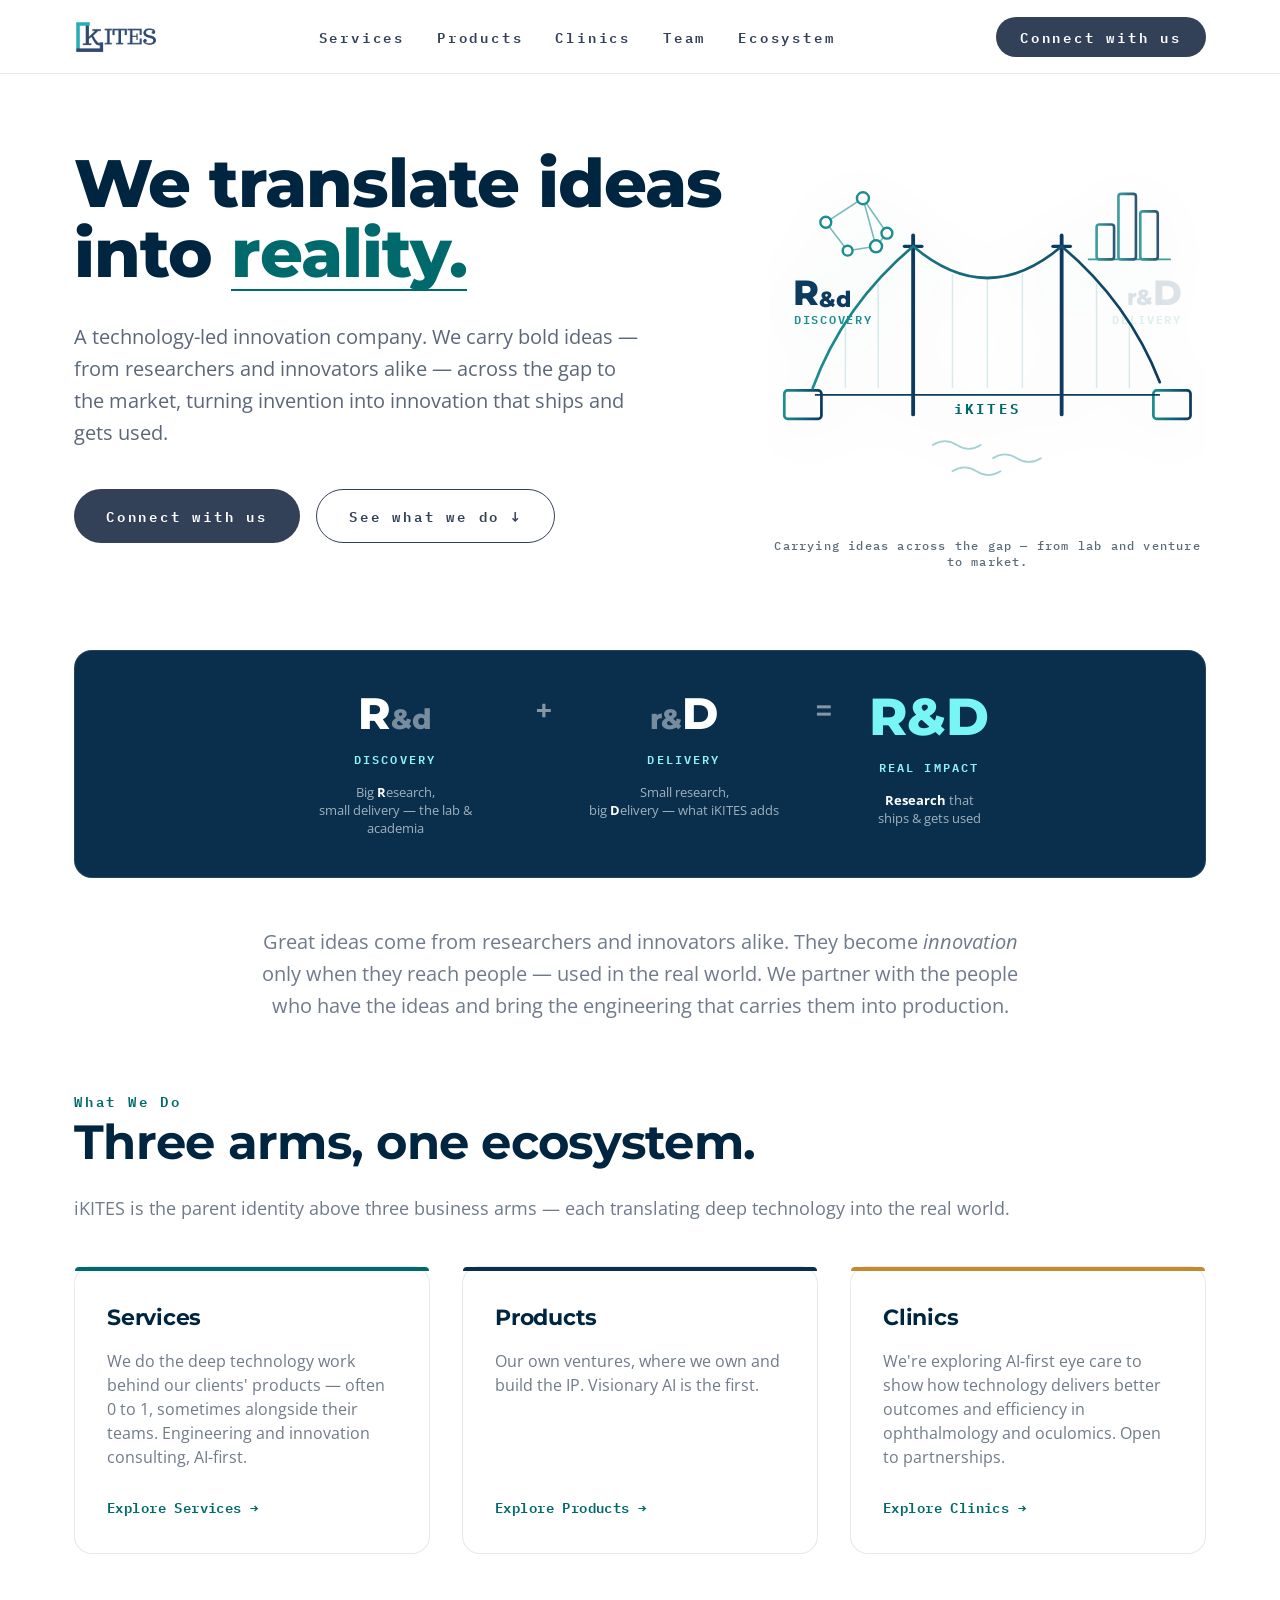
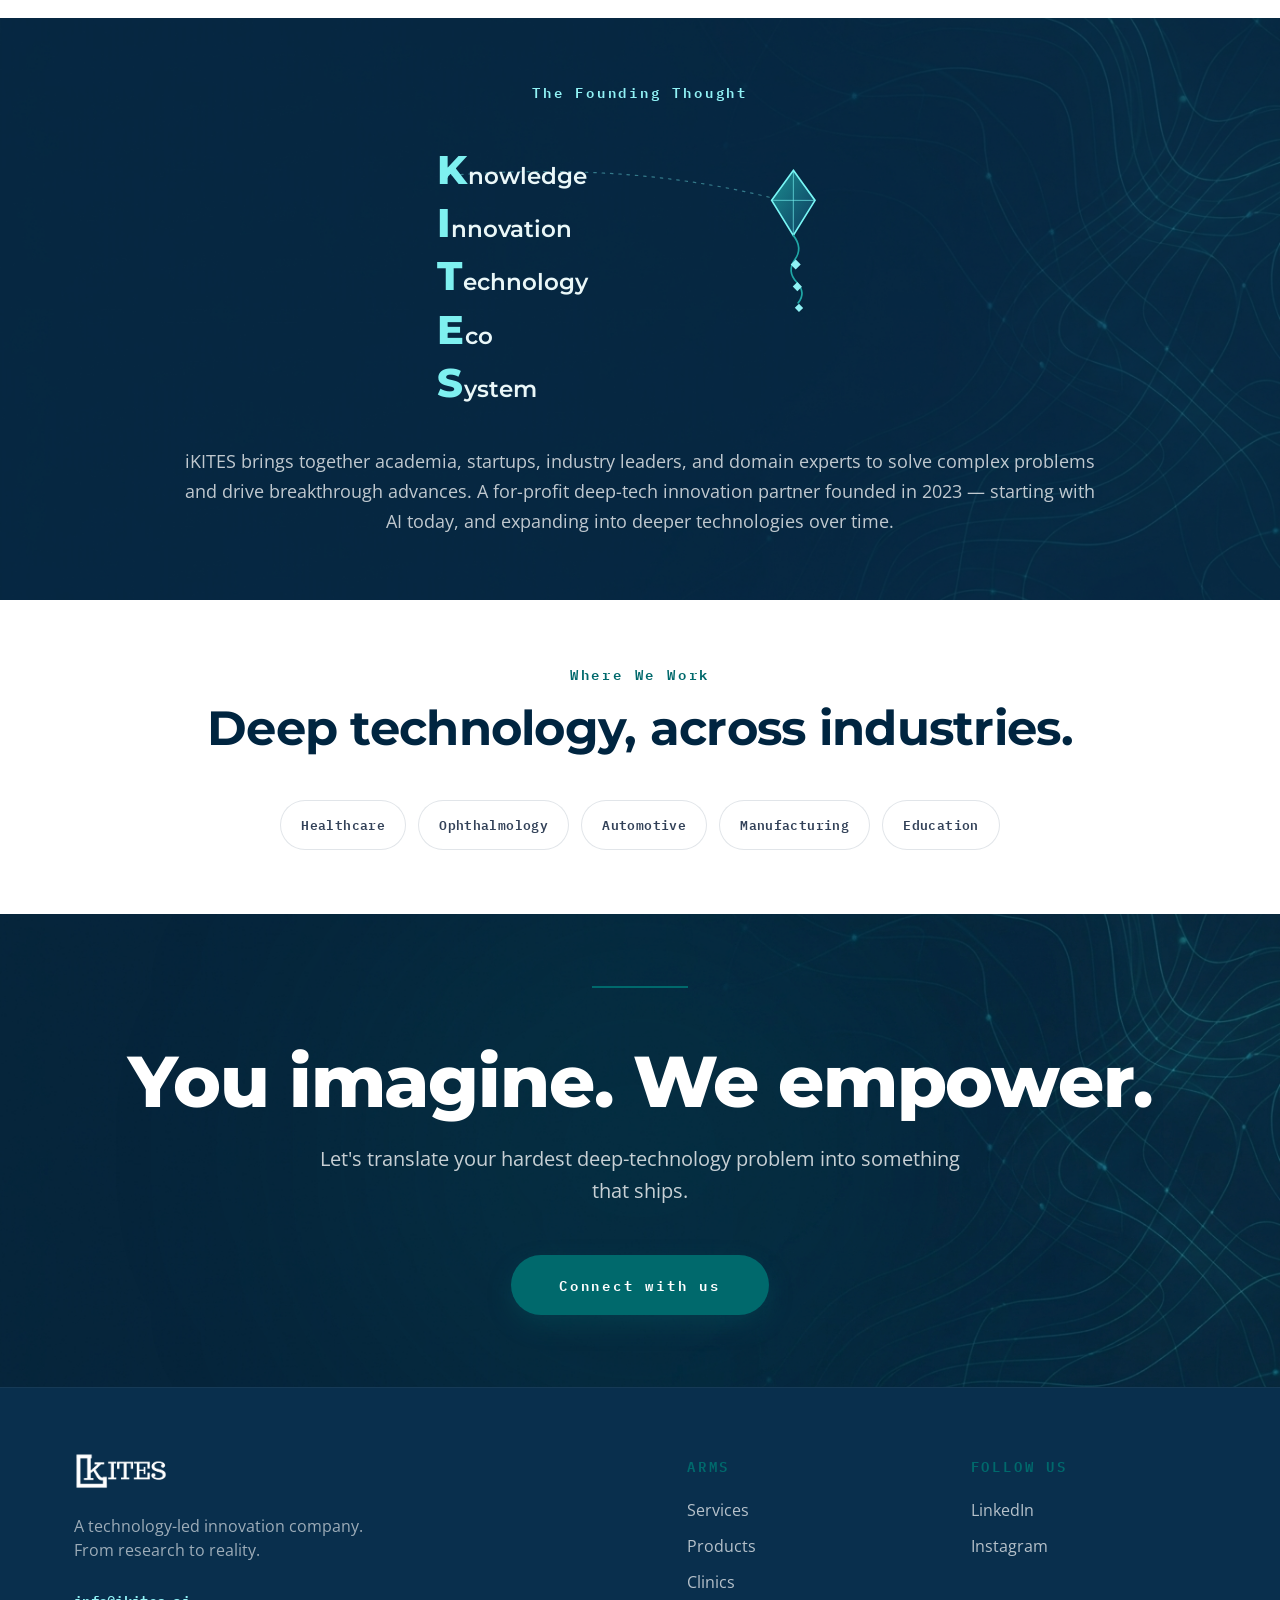
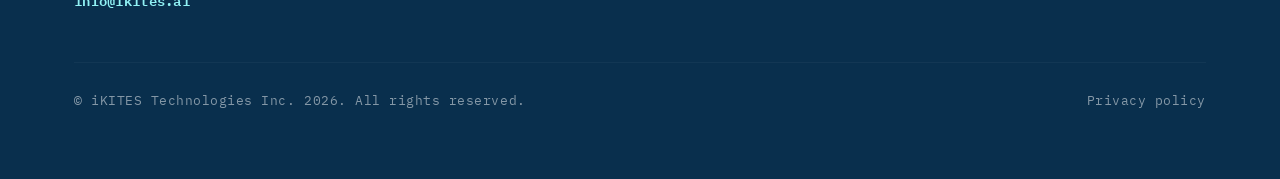
==== commit cf5603fb: "Sync: soften hero bridge caption to avoid sounding "already arrived" Co-Authored-By: Claude Opus 4.8" ====
--- a/index.html
+++ b/index.html
@@ -206,7 +206,7 @@
               </circle>
             </svg>
           </div>
-          <p class="label-md hero__caption text-muted">iKITES is the bridge — ideas, carried across to market.</p>
+          <p class="label-md hero__caption text-muted">Carrying ideas across the gap — from lab and venture to market.</p>
         </div>
       </div>
     </section>
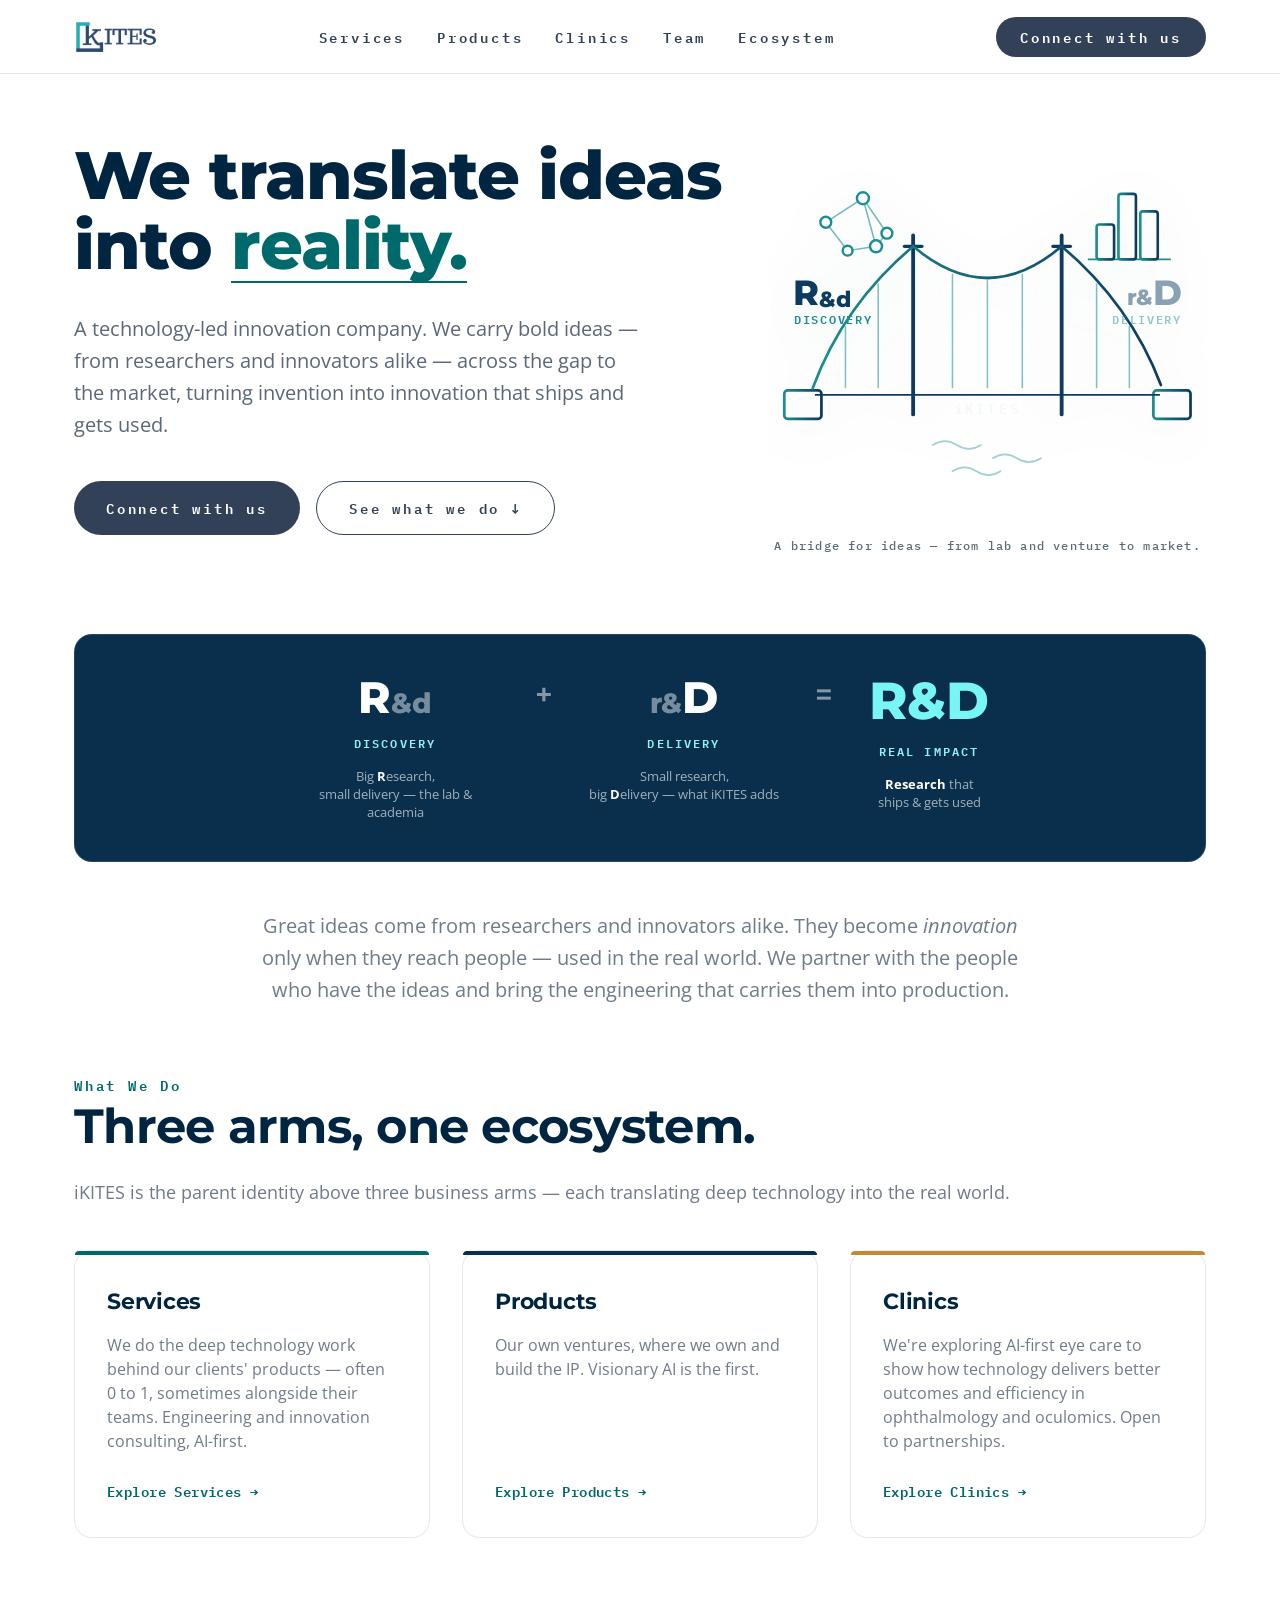
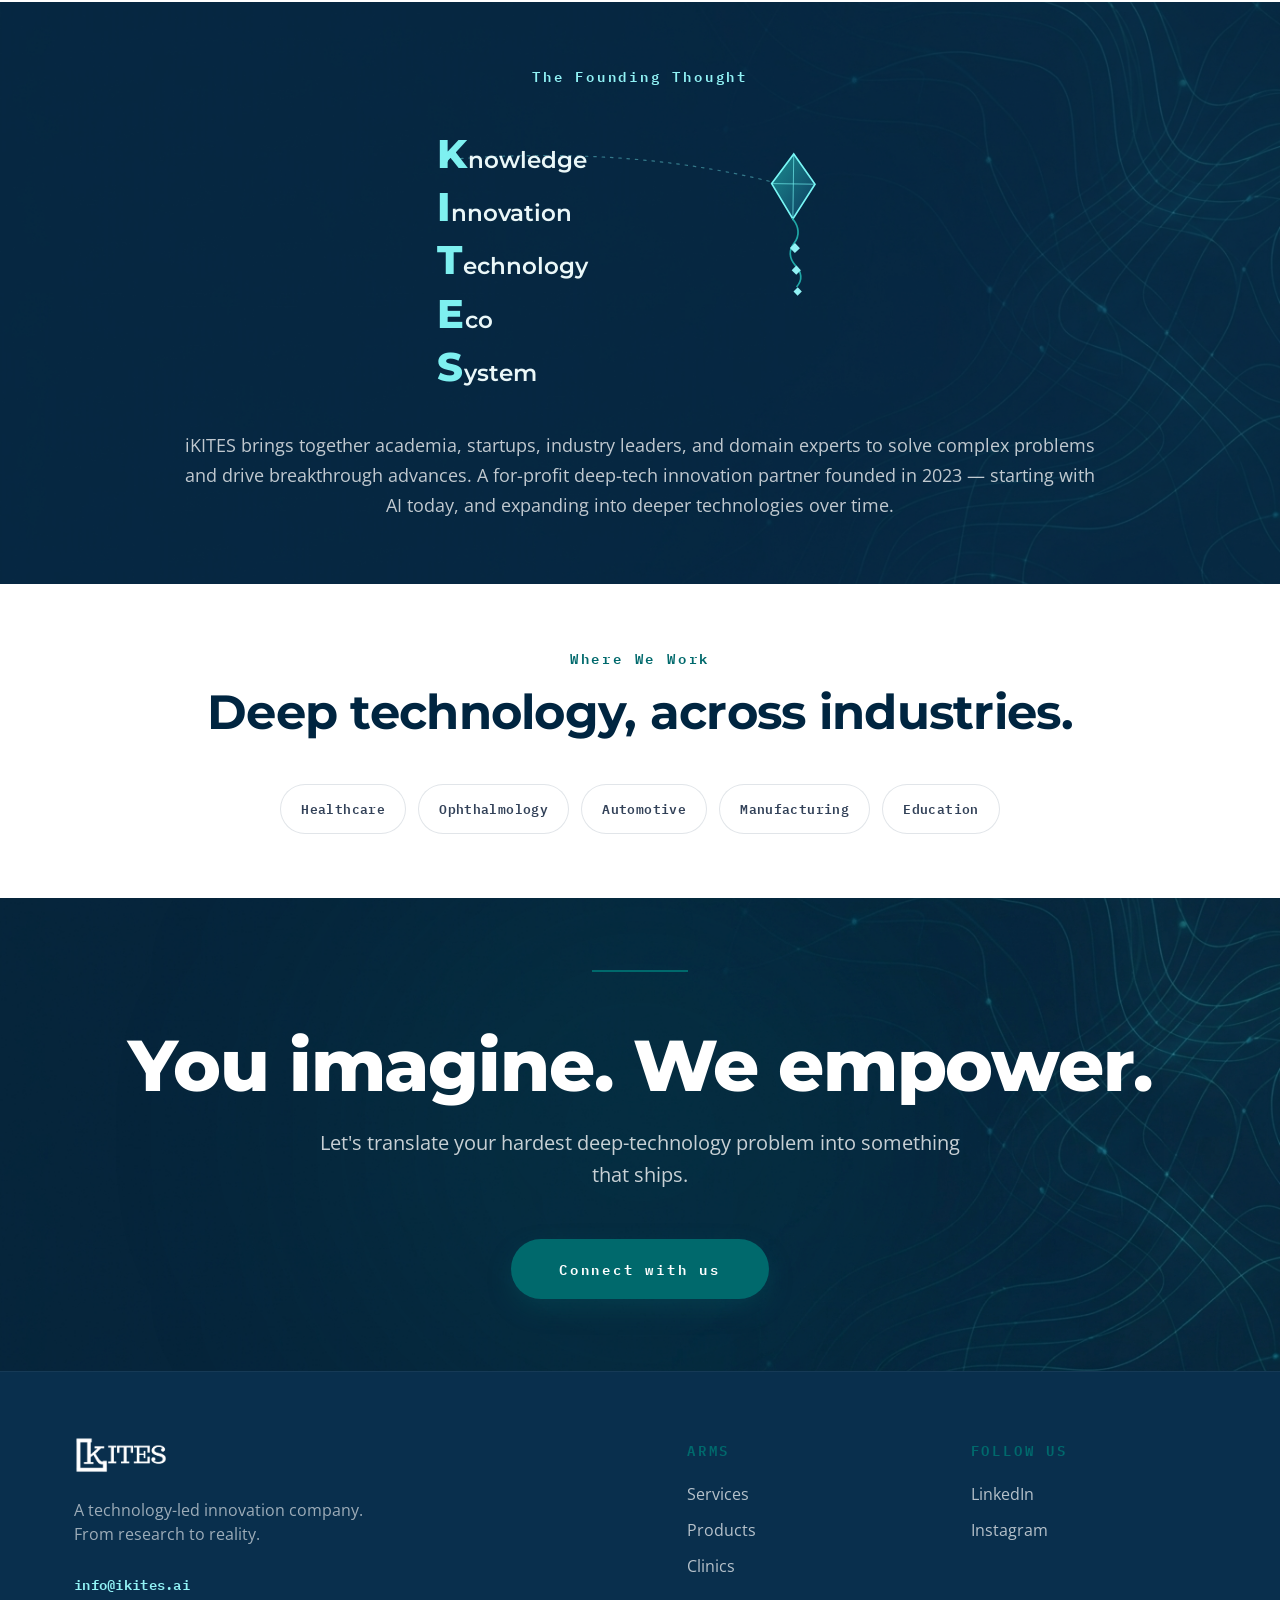
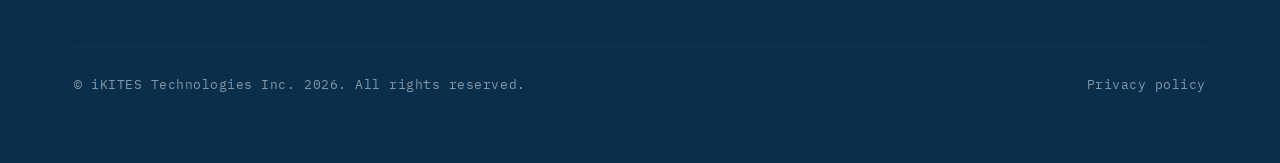
==== commit 1566d90d: "Sync: reword hero caption to keep the "bridge" metaphor Co-Authored-By: Claude Opus 4.8 <noreply@ant" ====
--- a/index.html
+++ b/index.html
@@ -206,7 +206,7 @@
               </circle>
             </svg>
           </div>
-          <p class="label-md hero__caption text-muted">Carrying ideas across the gap — from lab and venture to market.</p>
+          <p class="label-md hero__caption text-muted">A bridge for ideas — from lab and venture to market.</p>
         </div>
       </div>
     </section>
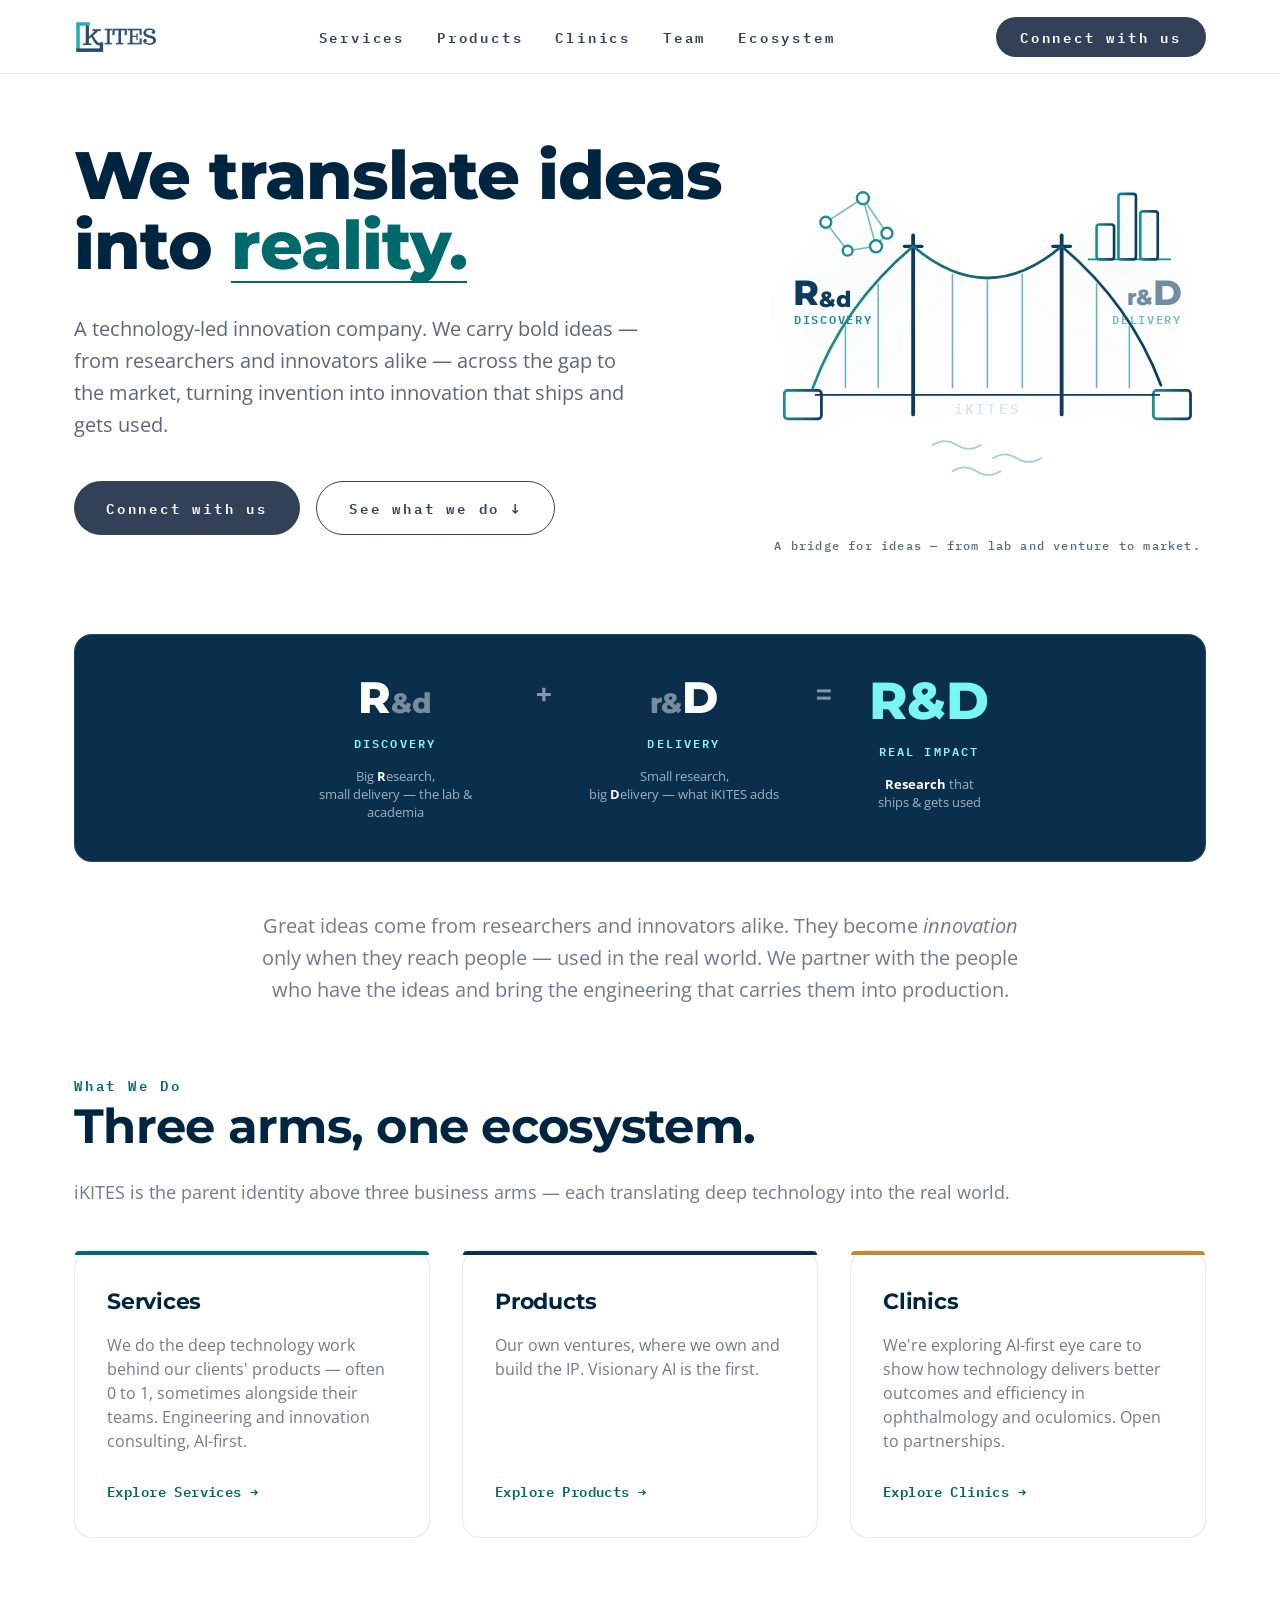
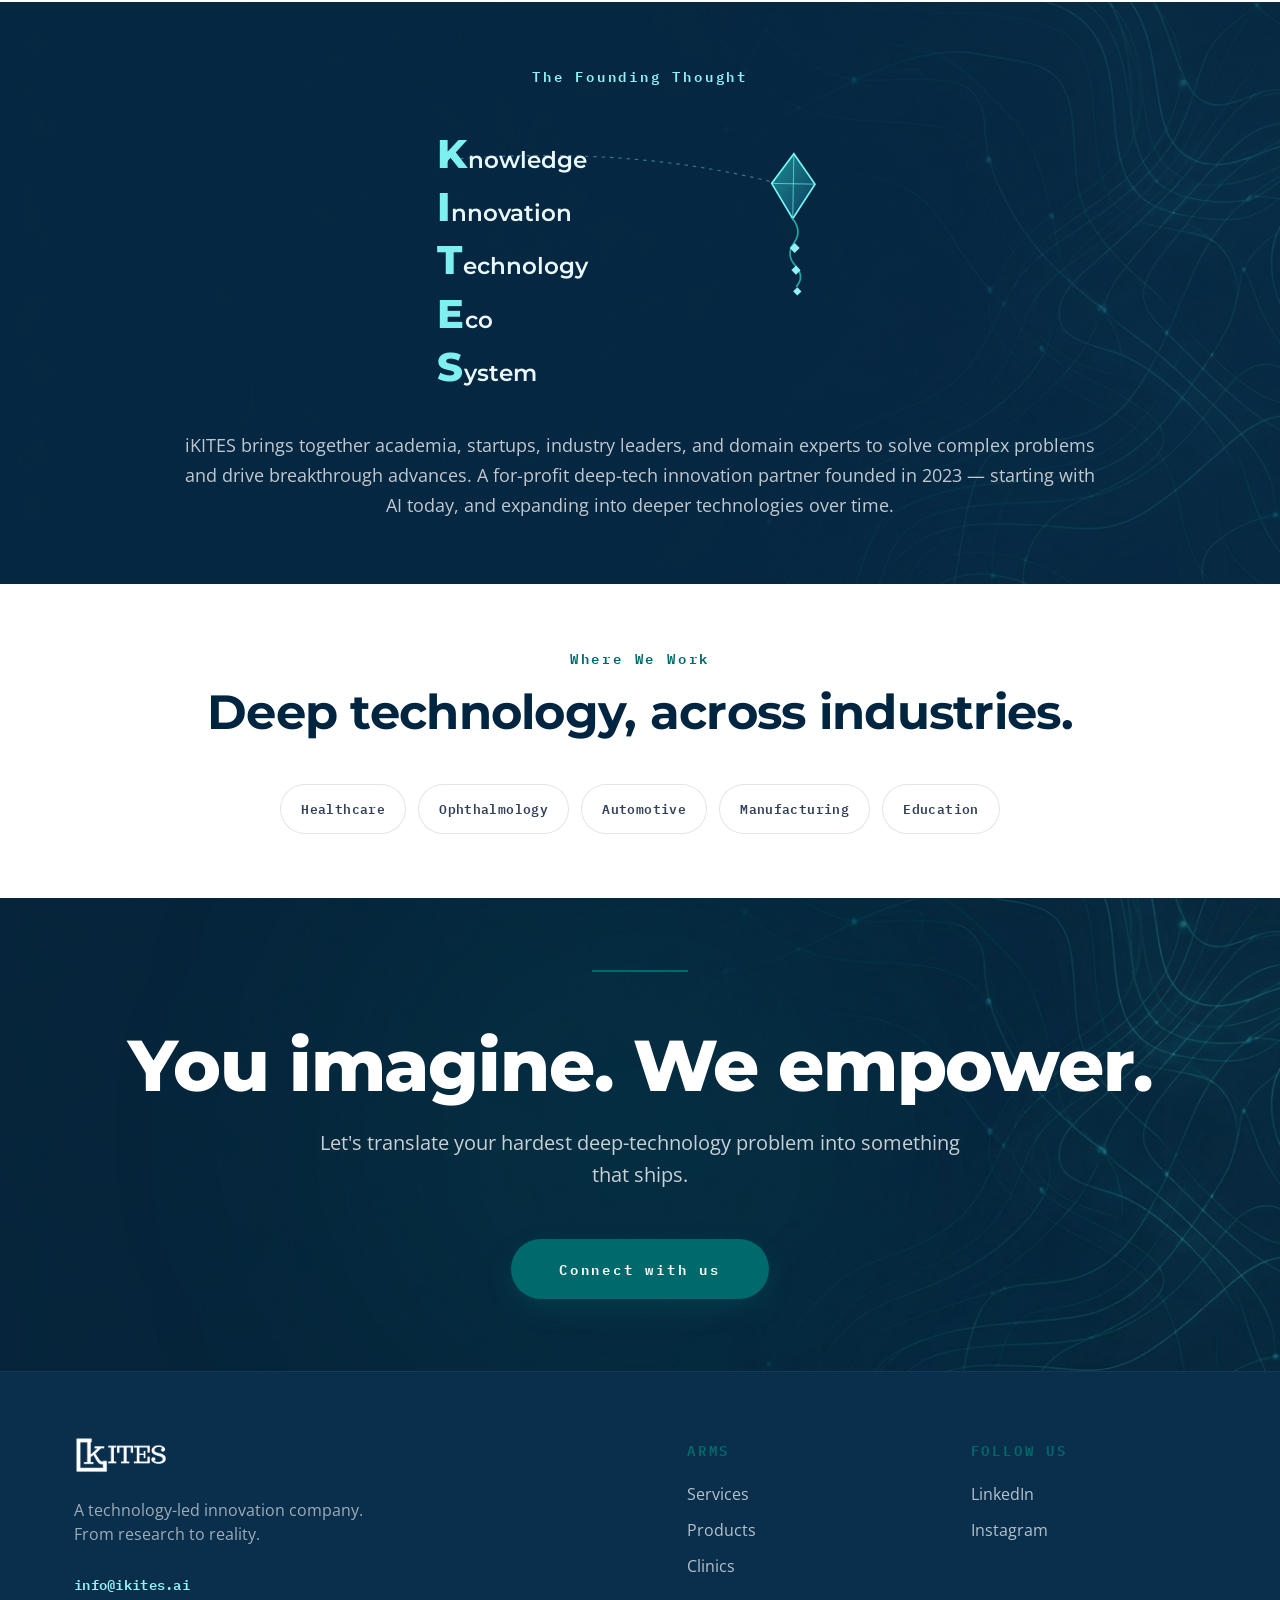
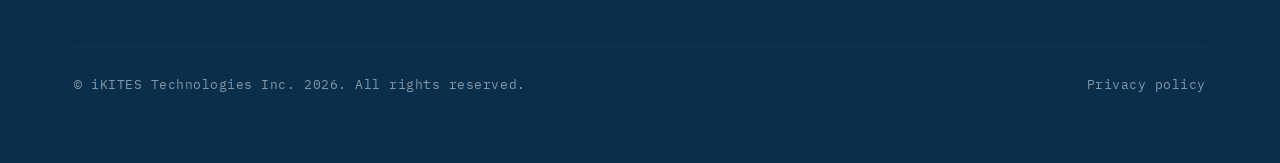
==== commit dfa862f2: "Fix dead "Privacy policy" footer link; add privacy.html (#1) The footer "Privacy policy" link was a " ====
--- a/index.html
+++ b/index.html
@@ -400,8 +400,7 @@
       </div>
       <div class="footer__base">
         <span>© iKITES Technologies Inc. 2026. All rights reserved.</span>
-        <!-- TODO: link to real privacy policy -->
-        <a href="#">Privacy policy</a>
+        <a href="privacy.html">Privacy policy</a>
       </div>
     </div>
   </footer>
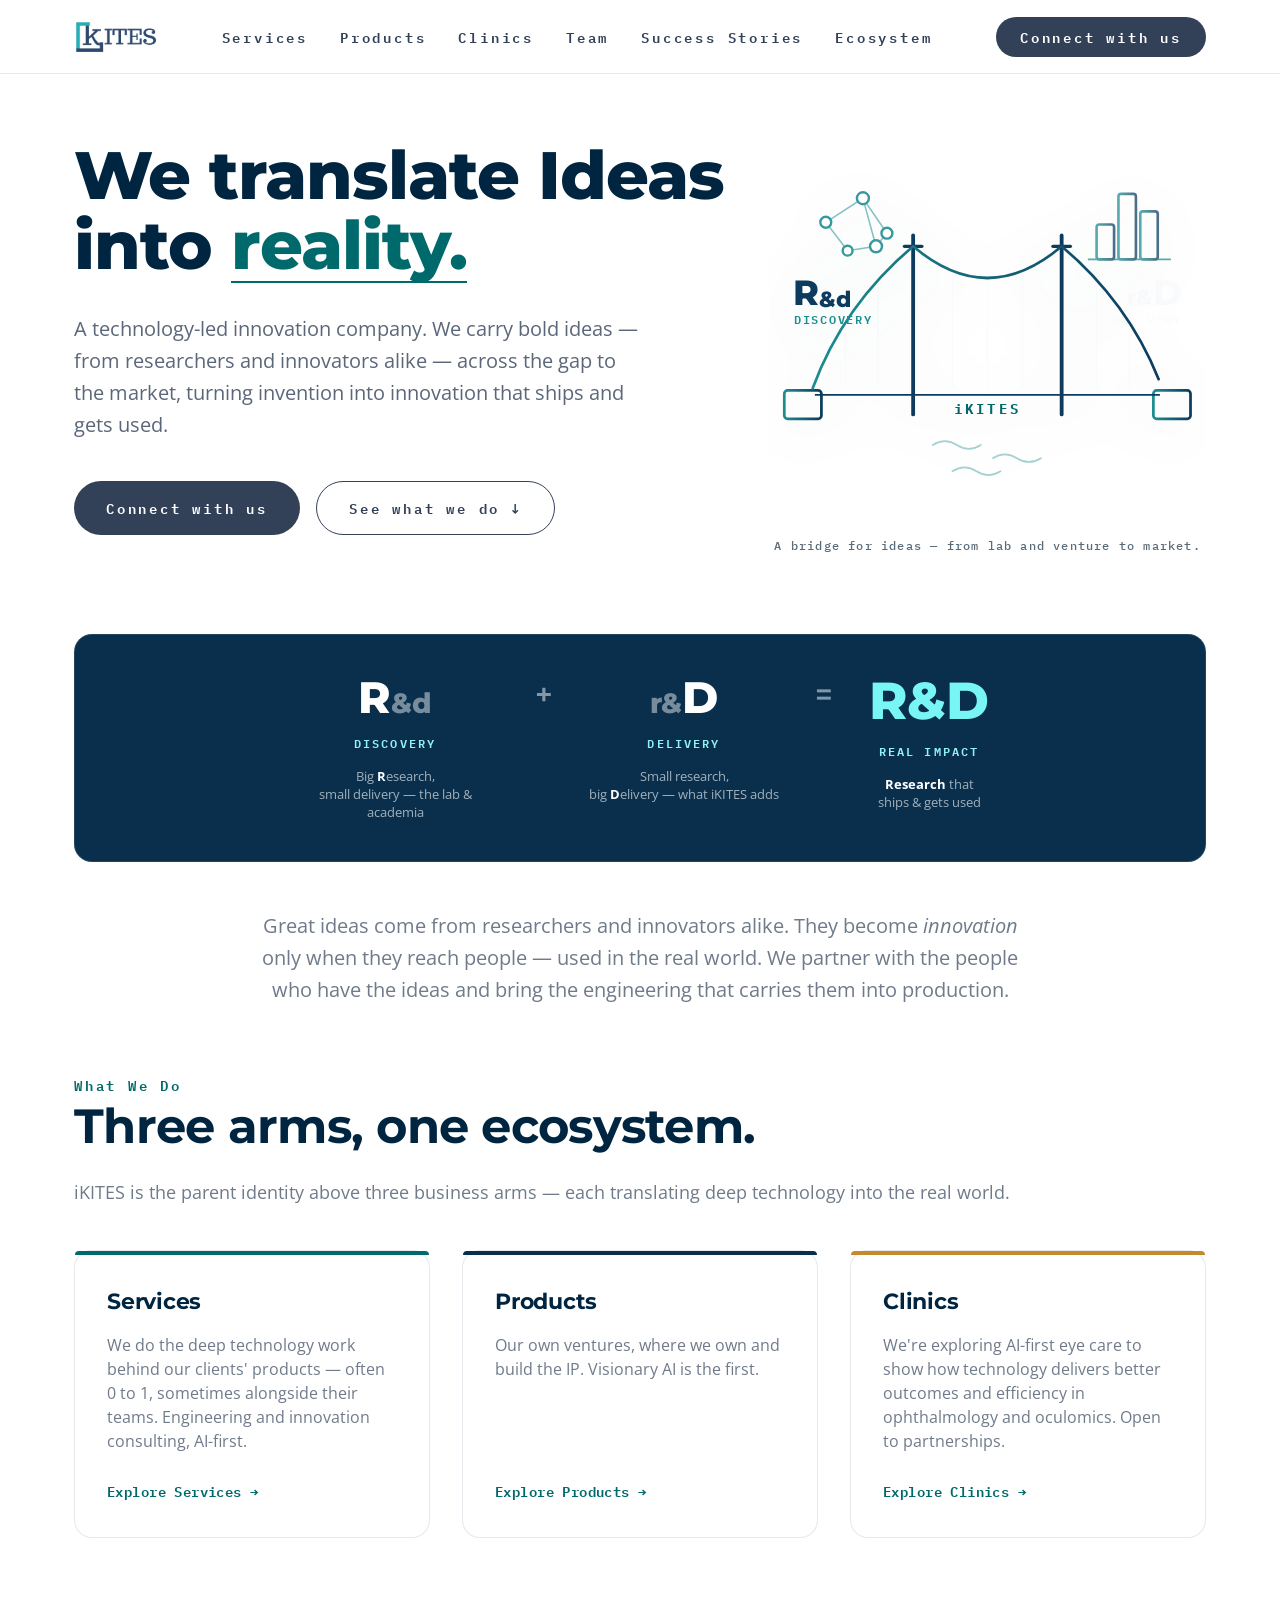
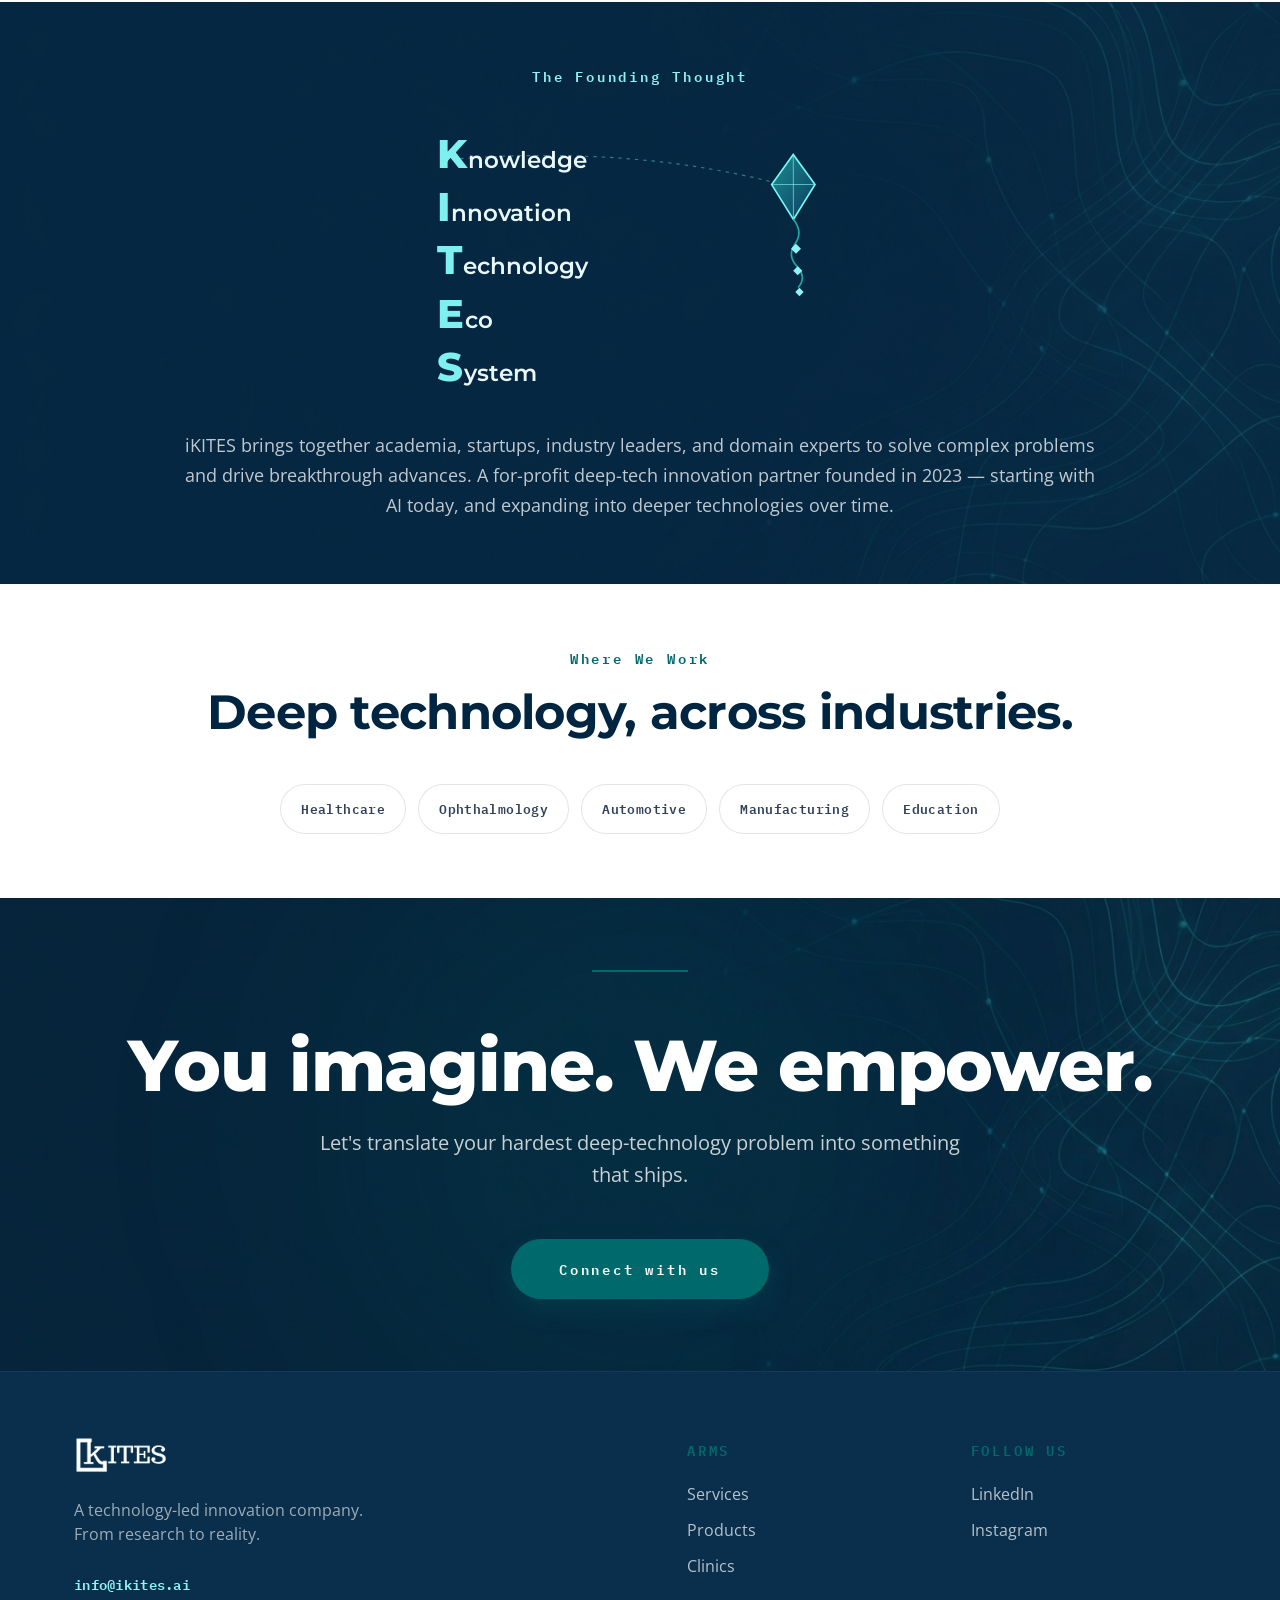
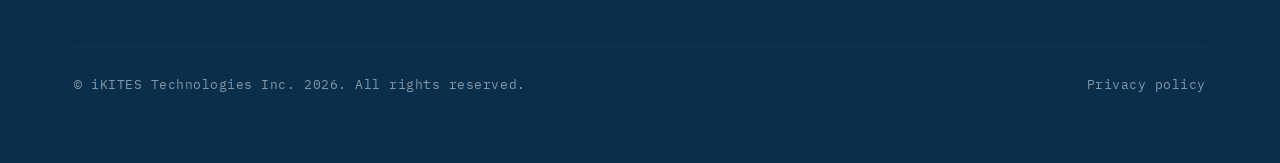
==== commit f78d6f4f: "Capitalize "Ideas" in hero; add Success Stories to homepage nav (#5, #4) - #5: capitalize the "i" in" ====
--- a/index.html
+++ b/index.html
@@ -23,6 +23,7 @@
         <a class="nav__link" href="products.html">Products</a>
         <a class="nav__link" href="clinics.html">Clinics</a>
         <a class="nav__link" href="team.html">Team</a>
+        <a class="nav__link" href="success-stories.html">Success Stories</a>
         <a class="nav__link" href="#ecosystem">Ecosystem</a>
       </nav>
       <a class="btn btn--primary btn--sm" href="connect.html">Connect with us</a>
@@ -38,7 +39,7 @@
       <div class="container hero__grid">
         <div class="hero__content">
           <h1 class="display-xl hero__title">
-            We translate ideas<br />into <span class="accent">reality.</span>
+            We translate Ideas<br />into <span class="accent">reality.</span>
           </h1>
           <p class="body-lg hero__lead">
             A technology-led innovation company. We carry bold ideas — from researchers
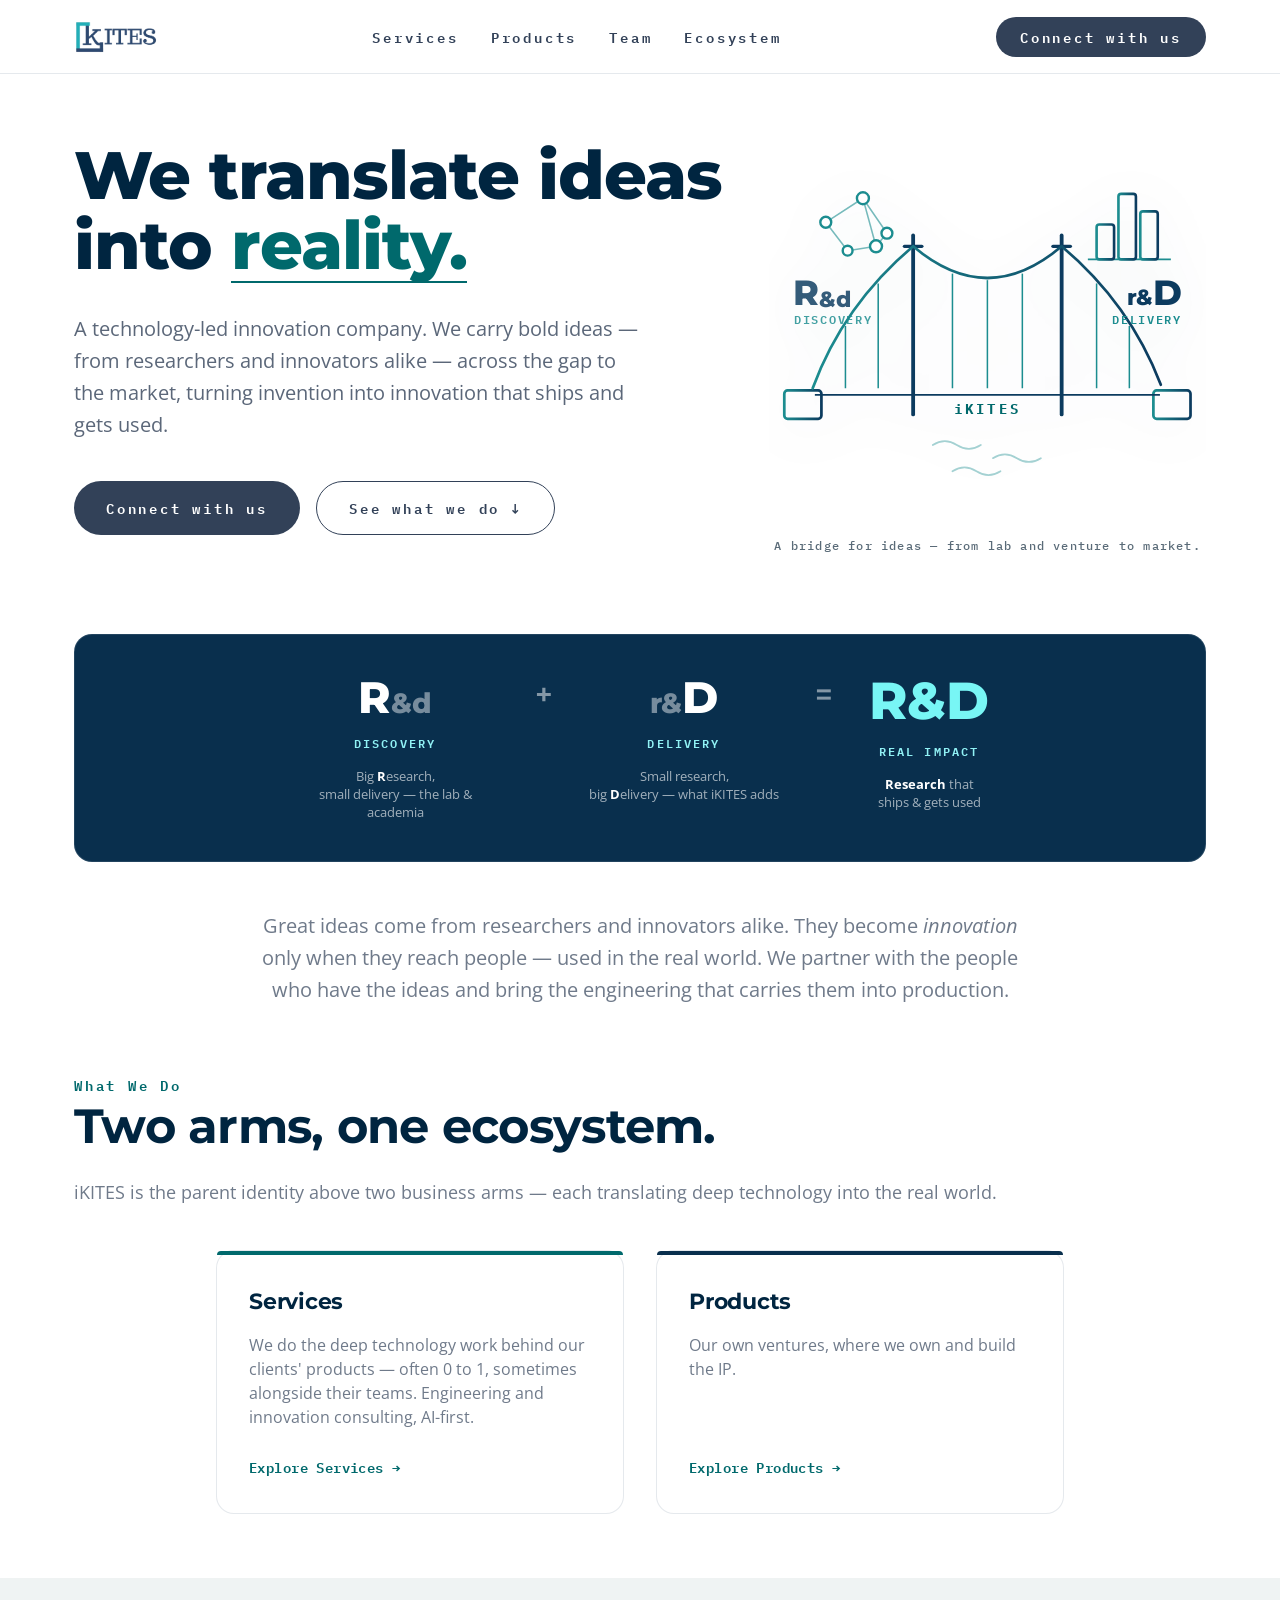
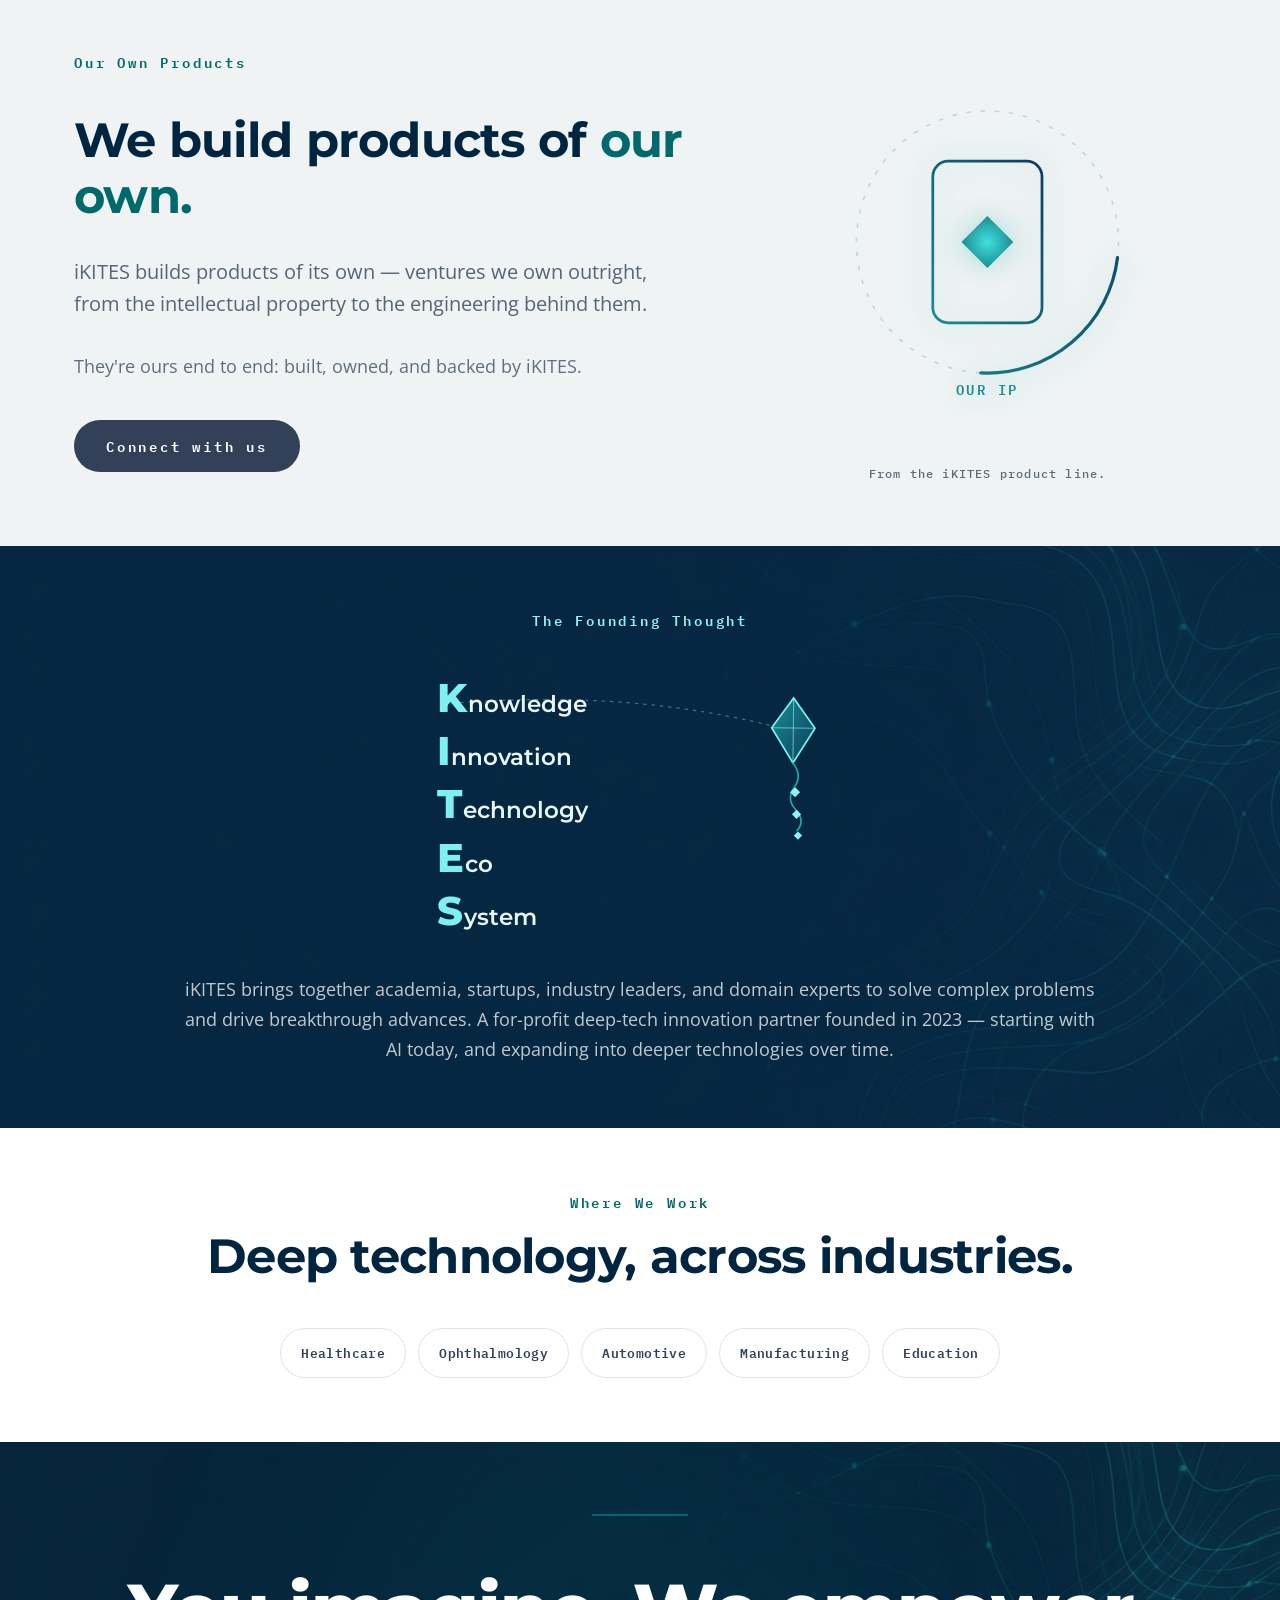
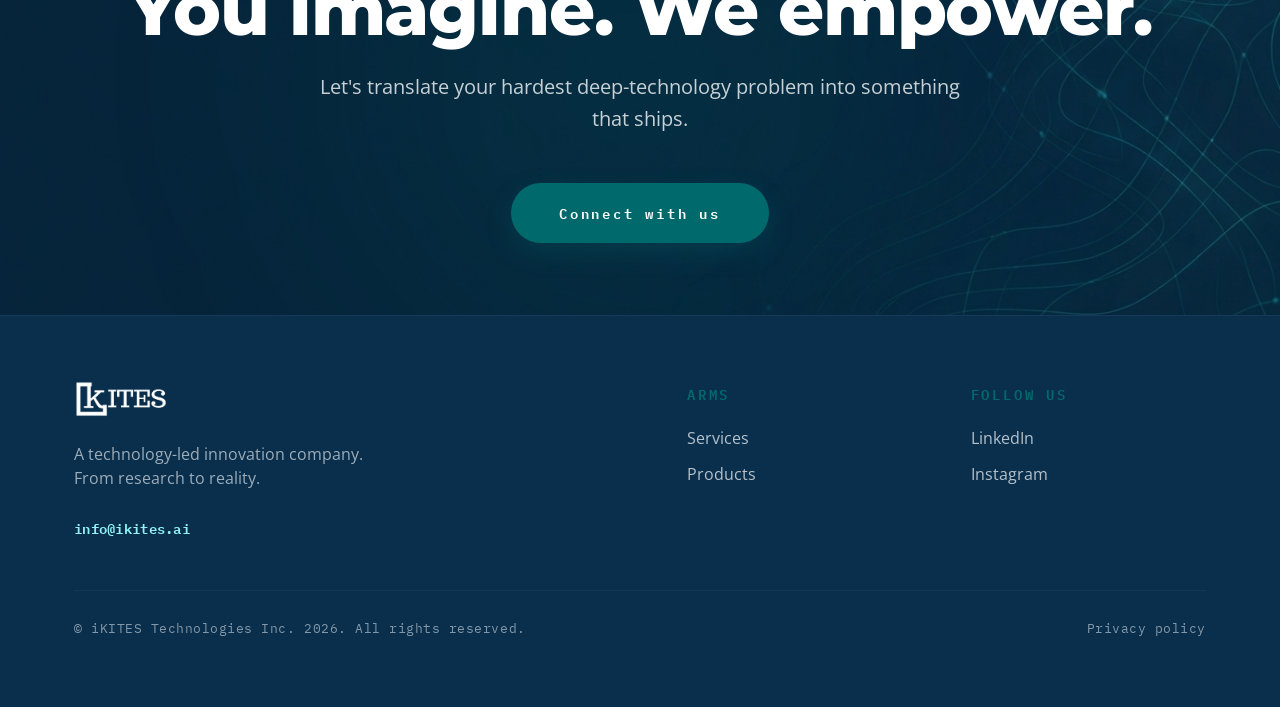
==== commit 25709ba2: "Sync site from corporate homepage source Mirror the current corporate-homepage working tree onto tem" ====
--- a/index.html
+++ b/index.html
@@ -4,7 +4,7 @@
   <meta charset="utf-8" />
   <meta name="viewport" content="width=device-width, initial-scale=1.0" />
   <title>iKITES | From Research to Reality</title>
-  <meta name="description" content="iKITES is a technology-led, AI-first deep-tech innovation company. We turn deep technology into innovation that reaches the real world — across Services, Products, and Clinics." />
+  <meta name="description" content="iKITES is a technology-led, AI-first deep-tech innovation company. We turn deep technology into innovation that reaches the real world — across Services and Products." />
   <meta name="version" content="2.0.0" />
   <link rel="icon" type="image/png" href="assets/img/favicon.png" />
   <link rel="preconnect" href="https://fonts.googleapis.com" />
@@ -21,9 +21,7 @@
       <nav class="nav" aria-label="Primary">
         <a class="nav__link" href="services.html">Services</a>
         <a class="nav__link" href="products.html">Products</a>
-        <a class="nav__link" href="clinics.html">Clinics</a>
         <a class="nav__link" href="team.html">Team</a>
-        <a class="nav__link" href="success-stories.html">Success Stories</a>
         <a class="nav__link" href="#ecosystem">Ecosystem</a>
       </nav>
       <a class="btn btn--primary btn--sm" href="connect.html">Connect with us</a>
@@ -39,7 +37,7 @@
       <div class="container hero__grid">
         <div class="hero__content">
           <h1 class="display-xl hero__title">
-            We translate Ideas<br />into <span class="accent">reality.</span>
+            We translate ideas<br />into <span class="accent">reality.</span>
           </h1>
           <p class="body-lg hero__lead">
             A technology-led innovation company. We carry bold ideas — from researchers
@@ -253,10 +251,10 @@
     <section class="section reveal" id="ecosystem">
       <div class="container section-head">
         <span class="eyebrow">What We Do</span>
-        <h2 class="headline-lg">Three arms, one ecosystem.</h2>
-        <p class="body-md">iKITES is the parent identity above three business arms — each translating deep technology into the real world.</p>
-      </div>
-      <div class="container cards-3">
+        <h2 class="headline-lg">Two arms, one ecosystem.</h2>
+        <p class="body-md">iKITES is the parent identity above two business arms — each translating deep technology into the real world.</p>
+      </div>
+      <div class="container cards-3 cards-2">
         <article class="card arm-card">
           <h3 class="headline-sm">Services</h3>
           <p class="body-sm">We do the deep technology work behind our clients' products — often 0 to 1, sometimes alongside their teams. Engineering and innovation consulting, AI-first.</p>
@@ -266,18 +264,88 @@
         </article>
         <article class="card arm-card arm-card--products">
           <h3 class="headline-sm">Products</h3>
-          <p class="body-sm">Our own ventures, where we own and build the IP. Visionary AI is the first.</p>
+          <p class="body-sm">Our own ventures, where we own and build the IP.</p>
           <div class="arm-card__foot">
             <a class="arm-card__link" href="products.html">Explore Products &rarr;</a>
           </div>
         </article>
-        <article class="card arm-card arm-card--clinics">
-          <h3 class="headline-sm">Clinics</h3>
-          <p class="body-sm">We're exploring AI-first eye care to show how technology delivers better outcomes and efficiency in ophthalmology and oculomics. Open to partnerships.</p>
-          <div class="arm-card__foot">
-            <a class="arm-card__link" href="clinics.html">Explore Clinics &rarr;</a>
-          </div>
-        </article>
+      </div>
+    </section>
+
+    <!-- ============================ OUR OWN PRODUCT LINE (in the making) ============================ -->
+    <section class="section bg-alt reveal" id="product-line">
+      <div class="container hero__grid">
+        <div class="hero__content">
+          <span class="eyebrow">Our Own Products</span>
+          <h2 class="headline-lg" style="margin-top:8px;">
+            We build products of <span style="color:var(--secondary);">our own.</span>
+          </h2>
+          <p class="body-lg hero__lead">
+            iKITES builds products of its own — ventures we own outright, from the
+            intellectual property to the engineering behind them.
+          </p>
+          <p class="body-md" style="color:rgba(50,65,88,.75);">
+            They're ours end to end: built, owned, and backed by iKITES.
+          </p>
+          <div class="hero__actions">
+            <a class="btn btn--primary" href="connect.html">Connect with us</a>
+          </div>
+        </div>
+
+        <div class="hero__visual">
+          <div class="hero__panel">
+            <svg class="ascent-glow" style="width:100%;height:100%;" viewBox="0 0 400 360"
+                 xmlns="http://www.w3.org/2000/svg" role="img"
+                 aria-label="Line-art of an iKITES product — a device outline with a glowing core inside a ring, labelled Our IP.">
+              <defs>
+                <linearGradient id="plGrad" x1="0%" y1="100%" x2="100%" y2="0%">
+                  <stop offset="0%" stop-color="#1C8D90" />
+                  <stop offset="100%" stop-color="#0C3B5F" />
+                </linearGradient>
+                <radialGradient id="plSpark" cx="50%" cy="50%" r="50%">
+                  <stop offset="0%" stop-color="#3FE0E0" />
+                  <stop offset="100%" stop-color="#1C8D90" />
+                </radialGradient>
+              </defs>
+
+              <!-- build ring (progress) -->
+              <circle cx="200" cy="180" r="120" fill="none" stroke="#1C8D90" stroke-width="1.4"
+                      opacity="0.25" stroke-dasharray="4 9" />
+              <circle cx="200" cy="180" r="120" fill="none" stroke="url(#plGrad)" stroke-width="3"
+                      stroke-linecap="round" stroke-dasharray="180 575" transform="rotate(-90 200 180)">
+                <animateTransform attributeName="transform" type="rotate"
+                                  from="-90 200 180" to="270 200 180" dur="7s" repeatCount="indefinite" />
+              </circle>
+
+              <!-- device outline being assembled -->
+              <g fill="none" stroke="url(#plGrad)" stroke-width="2.5" stroke-linejoin="round">
+                <rect x="150" y="106" width="100" height="148" rx="14" opacity="0">
+                  <animate attributeName="opacity" from="0" to="1" begin="0.2s" dur="0.7s" fill="freeze" />
+                </rect>
+                <line x1="150" y1="134" x2="250" y2="134" opacity="0">
+                  <animate attributeName="opacity" from="0" to="1" begin="0.6s" dur="0.6s" fill="freeze" />
+                </line>
+                <line x1="150" y1="226" x2="250" y2="226" opacity="0">
+                  <animate attributeName="opacity" from="0" to="1" begin="0.9s" dur="0.6s" fill="freeze" />
+                </line>
+              </g>
+
+              <!-- glowing core -->
+              <g transform="translate(200 180)" opacity="0">
+                <path d="M0 -22 L22 0 L0 22 L-22 0 Z" fill="url(#plSpark)">
+                  <animateTransform attributeName="transform" type="scale" values="1;1.14;1"
+                                    dur="2.4s" begin="1.2s" repeatCount="indefinite" />
+                </path>
+                <animate attributeName="opacity" from="0" to="1" begin="1.0s" dur="0.6s" fill="freeze" />
+              </g>
+
+              <text x="200" y="320" text-anchor="middle" fill="#1C8D90"
+                    font-family="'IBM Plex Mono', monospace" font-size="12.5" font-weight="600"
+                    letter-spacing="0.18em">OUR IP</text>
+            </svg>
+          </div>
+          <p class="label-md hero__caption text-muted">From the iKITES product line.</p>
+        </div>
       </div>
     </section>
 
@@ -387,7 +455,6 @@
           <nav aria-label="iKITES arms">
             <a href="services.html">Services</a>
             <a href="products.html">Products</a>
-            <a href="clinics.html">Clinics</a>
           </nav>
         </div>
         <div class="footer__col">
@@ -401,7 +468,8 @@
       </div>
       <div class="footer__base">
         <span>© iKITES Technologies Inc. 2026. All rights reserved.</span>
-        <a href="privacy.html">Privacy policy</a>
+        <!-- TODO: link to real privacy policy -->
+        <a href="#">Privacy policy</a>
       </div>
     </div>
   </footer>
--- a/assets/css/styles.css
+++ b/assets/css/styles.css
@@ -319,6 +319,11 @@
   display: grid;
   grid-template-columns: repeat(3, 1fr);
   gap: 32px;
+}
+.cards-2 {
+  grid-template-columns: repeat(2, 1fr);
+  max-width: 56rem;
+  margin-inline: auto;
 }
 .card {
   padding: 32px;
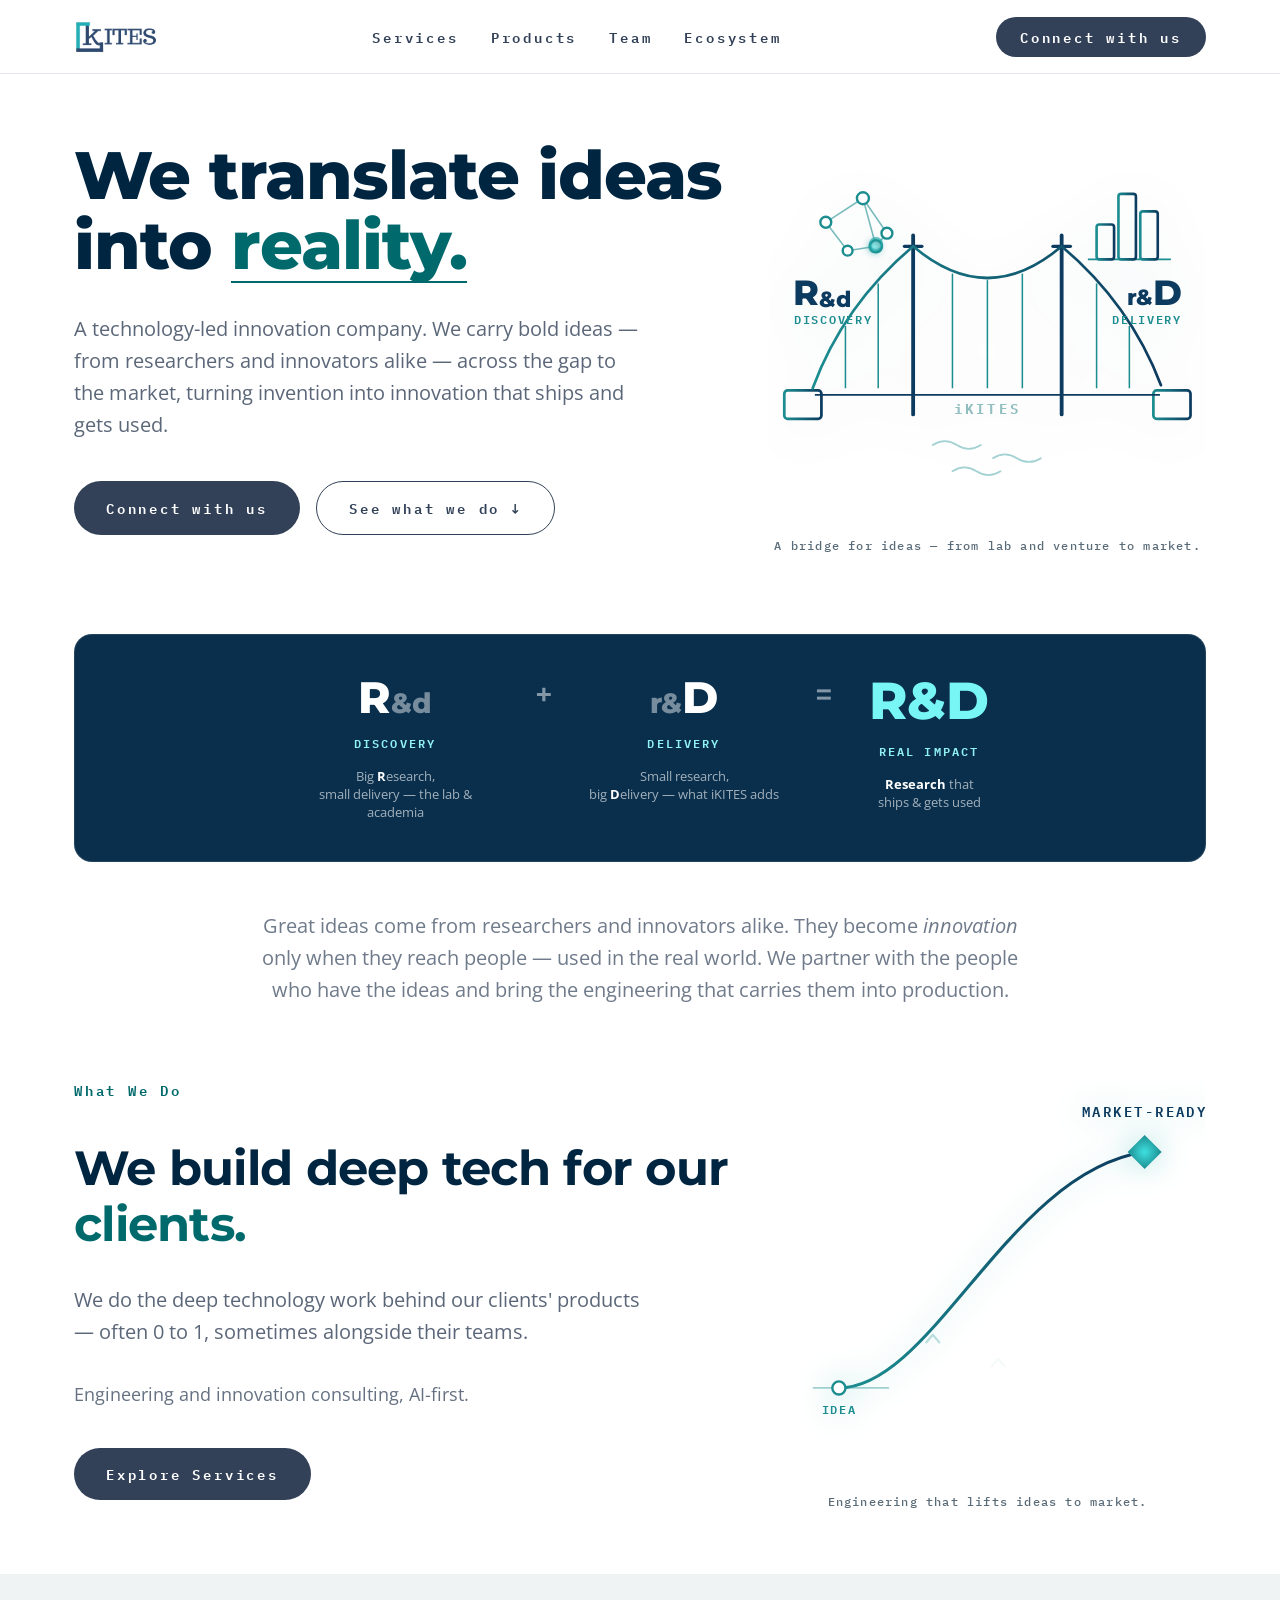
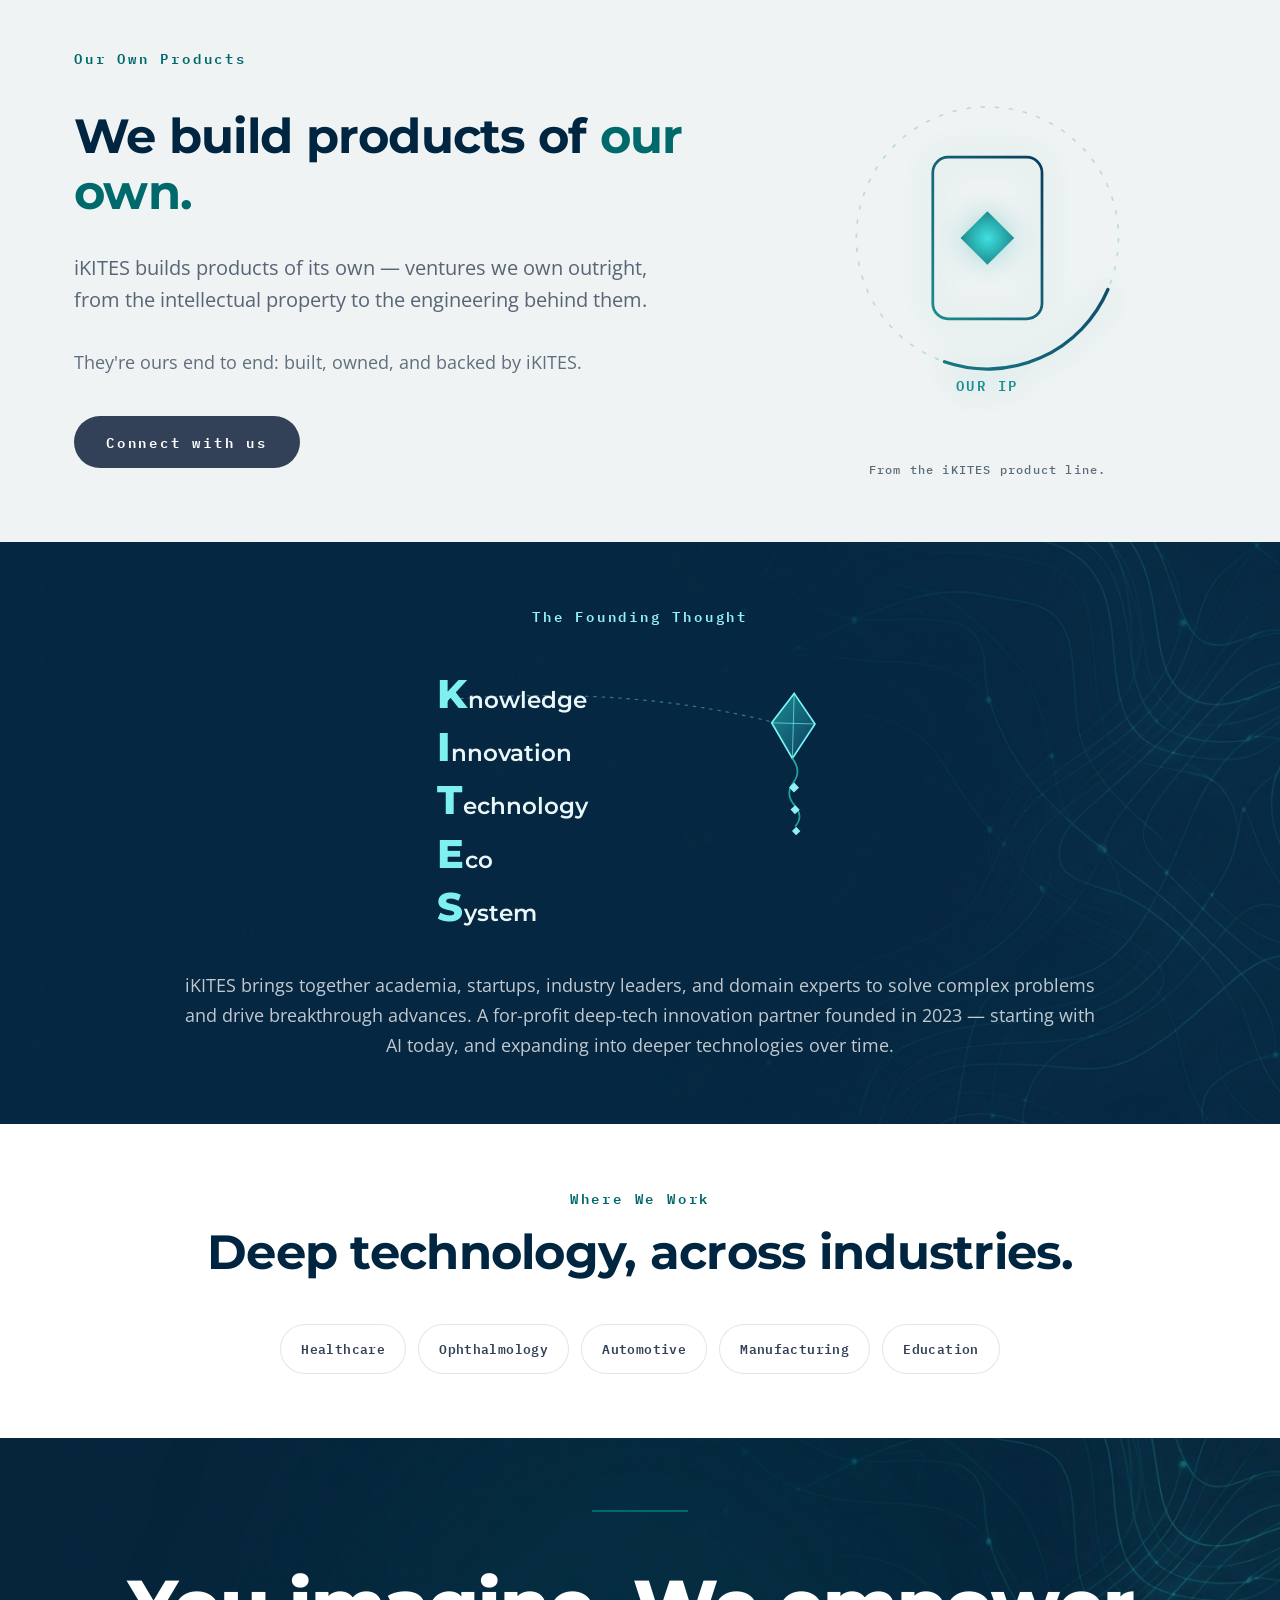
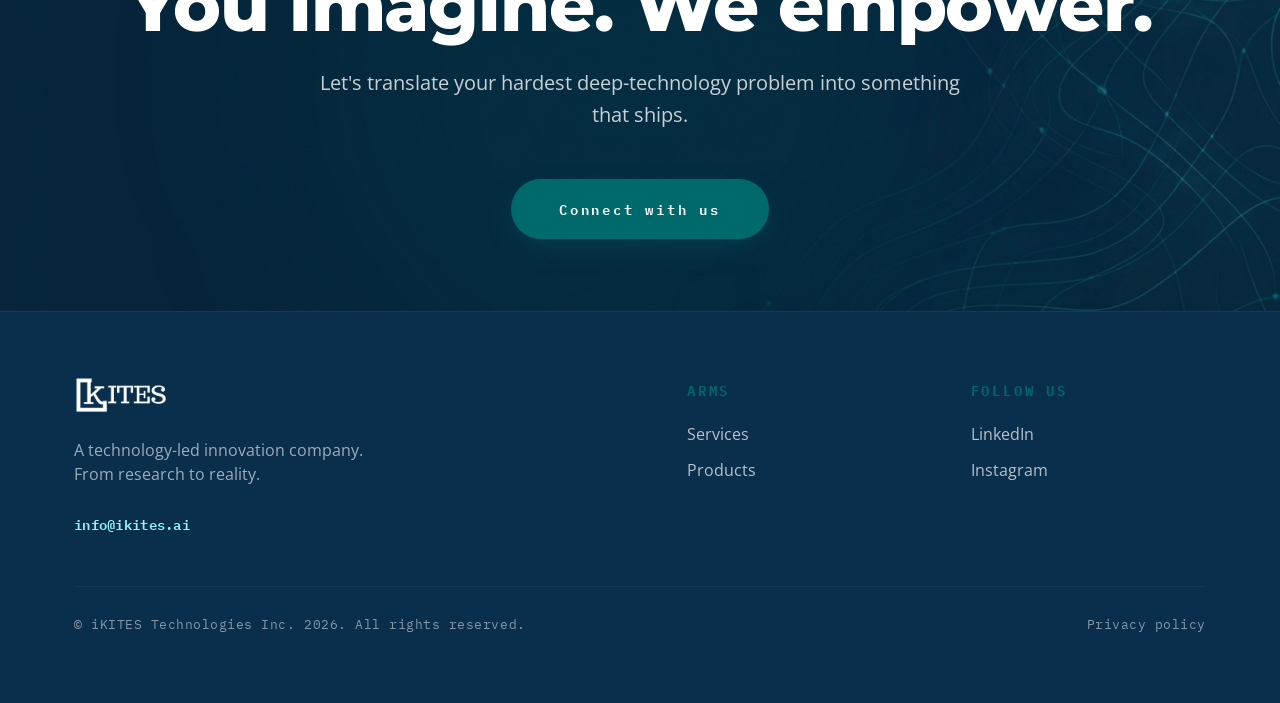
==== commit c14ce8e3: "Sync homepage rework from source - Homepage: Clinics removed; Services + "our own products" feature " ====
--- a/index.html
+++ b/index.html
@@ -20,7 +20,7 @@
       </a>
       <nav class="nav" aria-label="Primary">
         <a class="nav__link" href="services.html">Services</a>
-        <a class="nav__link" href="products.html">Products</a>
+        <a class="nav__link" href="#product-line">Products</a>
         <a class="nav__link" href="team.html">Team</a>
         <a class="nav__link" href="#ecosystem">Ecosystem</a>
       </nav>
@@ -247,28 +247,90 @@
       </div>
     </section>
 
-    <!-- ============================ THREE ARMS ============================ -->
+    <!-- ============================ SERVICES (what we do for clients) ============================ -->
     <section class="section reveal" id="ecosystem">
-      <div class="container section-head">
-        <span class="eyebrow">What We Do</span>
-        <h2 class="headline-lg">Two arms, one ecosystem.</h2>
-        <p class="body-md">iKITES is the parent identity above two business arms — each translating deep technology into the real world.</p>
-      </div>
-      <div class="container cards-3 cards-2">
-        <article class="card arm-card">
-          <h3 class="headline-sm">Services</h3>
-          <p class="body-sm">We do the deep technology work behind our clients' products — often 0 to 1, sometimes alongside their teams. Engineering and innovation consulting, AI-first.</p>
-          <div class="arm-card__foot">
-            <a class="arm-card__link" href="services.html">Explore Services &rarr;</a>
-          </div>
-        </article>
-        <article class="card arm-card arm-card--products">
-          <h3 class="headline-sm">Products</h3>
-          <p class="body-sm">Our own ventures, where we own and build the IP.</p>
-          <div class="arm-card__foot">
-            <a class="arm-card__link" href="products.html">Explore Products &rarr;</a>
-          </div>
-        </article>
+      <div class="container hero__grid">
+        <div class="hero__content">
+          <span class="eyebrow">What We Do</span>
+          <h2 class="headline-lg" style="margin-top:8px;">
+            We build deep tech for our <span style="color:var(--secondary);">clients.</span>
+          </h2>
+          <p class="body-lg hero__lead">
+            We do the deep technology work behind our clients' products — often 0 to 1,
+            sometimes alongside their teams.
+          </p>
+          <p class="body-md" style="color:rgba(50,65,88,.75);">
+            Engineering and innovation consulting, AI-first.
+          </p>
+          <div class="hero__actions">
+            <a class="btn btn--primary" href="services.html">Explore Services</a>
+          </div>
+        </div>
+
+        <div class="hero__visual">
+          <div class="hero__panel">
+            <svg class="ascent-glow" style="width:100%;height:100%;" viewBox="0 0 400 360"
+                 xmlns="http://www.w3.org/2000/svg" role="img"
+                 aria-label="Line-art of a small idea rising along an upward curve into a market-ready result, lifted by our engineering.">
+              <defs>
+                <linearGradient id="svcGrad" x1="0%" y1="100%" x2="100%" y2="0%">
+                  <stop offset="0%" stop-color="#1C8D90" />
+                  <stop offset="100%" stop-color="#0C3B5F" />
+                </linearGradient>
+                <radialGradient id="svcSpark" cx="50%" cy="50%" r="50%">
+                  <stop offset="0%" stop-color="#3FE0E0" />
+                  <stop offset="100%" stop-color="#1C8D90" />
+                </radialGradient>
+              </defs>
+
+              <!-- ground the idea starts from -->
+              <line x1="40" y1="288" x2="110" y2="288" stroke="#1C8D90" stroke-width="1.5" opacity="0.4" />
+
+              <!-- the lift trajectory (our engineering) draws itself in -->
+              <path d="M64 288 C 150 288, 220 90, 344 72" fill="none" stroke="url(#svcGrad)"
+                    stroke-width="2.8" stroke-linecap="round" stroke-dasharray="600" stroke-dashoffset="600">
+                <animate attributeName="stroke-dashoffset" from="600" to="0" begin="0.2s" dur="1.6s"
+                         calcMode="spline" keyTimes="0;1" keySplines="0.22 1 0.36 1" fill="freeze" />
+              </path>
+
+              <!-- updraft: our engineering lifting the idea -->
+              <g fill="none" stroke="#1C8D90" stroke-width="2" stroke-linecap="round" stroke-linejoin="round">
+                <path d="M-6 4 L0 -3 L6 4" opacity="0">
+                  <animateTransform attributeName="transform" type="translate" values="150 270; 150 150" dur="2.6s" begin="1.6s" repeatCount="indefinite" />
+                  <animate attributeName="opacity" values="0;0.6;0" dur="2.6s" begin="1.6s" repeatCount="indefinite" />
+                </path>
+                <path d="M-6 4 L0 -3 L6 4" opacity="0">
+                  <animateTransform attributeName="transform" type="translate" values="210 270; 210 120" dur="2.6s" begin="2.1s" repeatCount="indefinite" />
+                  <animate attributeName="opacity" values="0;0.6;0" dur="2.6s" begin="2.1s" repeatCount="indefinite" />
+                </path>
+                <path d="M-6 4 L0 -3 L6 4" opacity="0">
+                  <animateTransform attributeName="transform" type="translate" values="270 270; 270 100" dur="2.6s" begin="2.6s" repeatCount="indefinite" />
+                  <animate attributeName="opacity" values="0;0.6;0" dur="2.6s" begin="2.6s" repeatCount="indefinite" />
+                </path>
+              </g>
+
+              <!-- idea node at the start -->
+              <circle cx="64" cy="288" r="6" fill="#fff" stroke="#1C8D90" stroke-width="2.2" />
+              <text x="64" y="312" text-anchor="middle" fill="#1C8D90" font-family="'IBM Plex Mono', monospace"
+                    font-size="11" font-weight="600" letter-spacing="0.14em">IDEA</text>
+
+              <!-- market-ready result lifting off the top -->
+              <g transform="translate(344 72)">
+                <circle r="5" fill="none" stroke="#1FA7A6" stroke-width="2" opacity="0">
+                  <animate attributeName="r" values="5;18" begin="1.8s" dur="3.2s" repeatCount="indefinite" />
+                  <animate attributeName="opacity" values="0.8;0" begin="1.8s" dur="3.2s" repeatCount="indefinite" />
+                </circle>
+                <path d="M0 -15 L15 0 L0 15 L-15 0 Z" fill="url(#svcSpark)" opacity="0">
+                  <animate attributeName="opacity" from="0" to="1" begin="1.6s" dur="0.6s" fill="freeze" />
+                  <animateTransform attributeName="transform" type="scale" values="1;1.12;1" dur="2.4s" begin="1.8s" repeatCount="indefinite" />
+                </path>
+              </g>
+              <text x="344" y="40" text-anchor="middle" fill="#0C3B5F" font-family="'IBM Plex Mono', monospace"
+                    font-size="12.5" font-weight="600" letter-spacing="0.18em">MARKET-READY</text>
+            </svg>
+          </div>
+          <p class="label-md hero__caption text-muted">Engineering that lifts ideas to market.</p>
+        </div>
       </div>
     </section>
 
@@ -454,7 +516,7 @@
           <h4>Arms</h4>
           <nav aria-label="iKITES arms">
             <a href="services.html">Services</a>
-            <a href="products.html">Products</a>
+            <a href="#product-line">Products</a>
           </nav>
         </div>
         <div class="footer__col">
--- a/assets/css/styles.css
+++ b/assets/css/styles.css
@@ -319,11 +319,6 @@
   display: grid;
   grid-template-columns: repeat(3, 1fr);
   gap: 32px;
-}
-.cards-2 {
-  grid-template-columns: repeat(2, 1fr);
-  max-width: 56rem;
-  margin-inline: auto;
 }
 .card {
   padding: 32px;
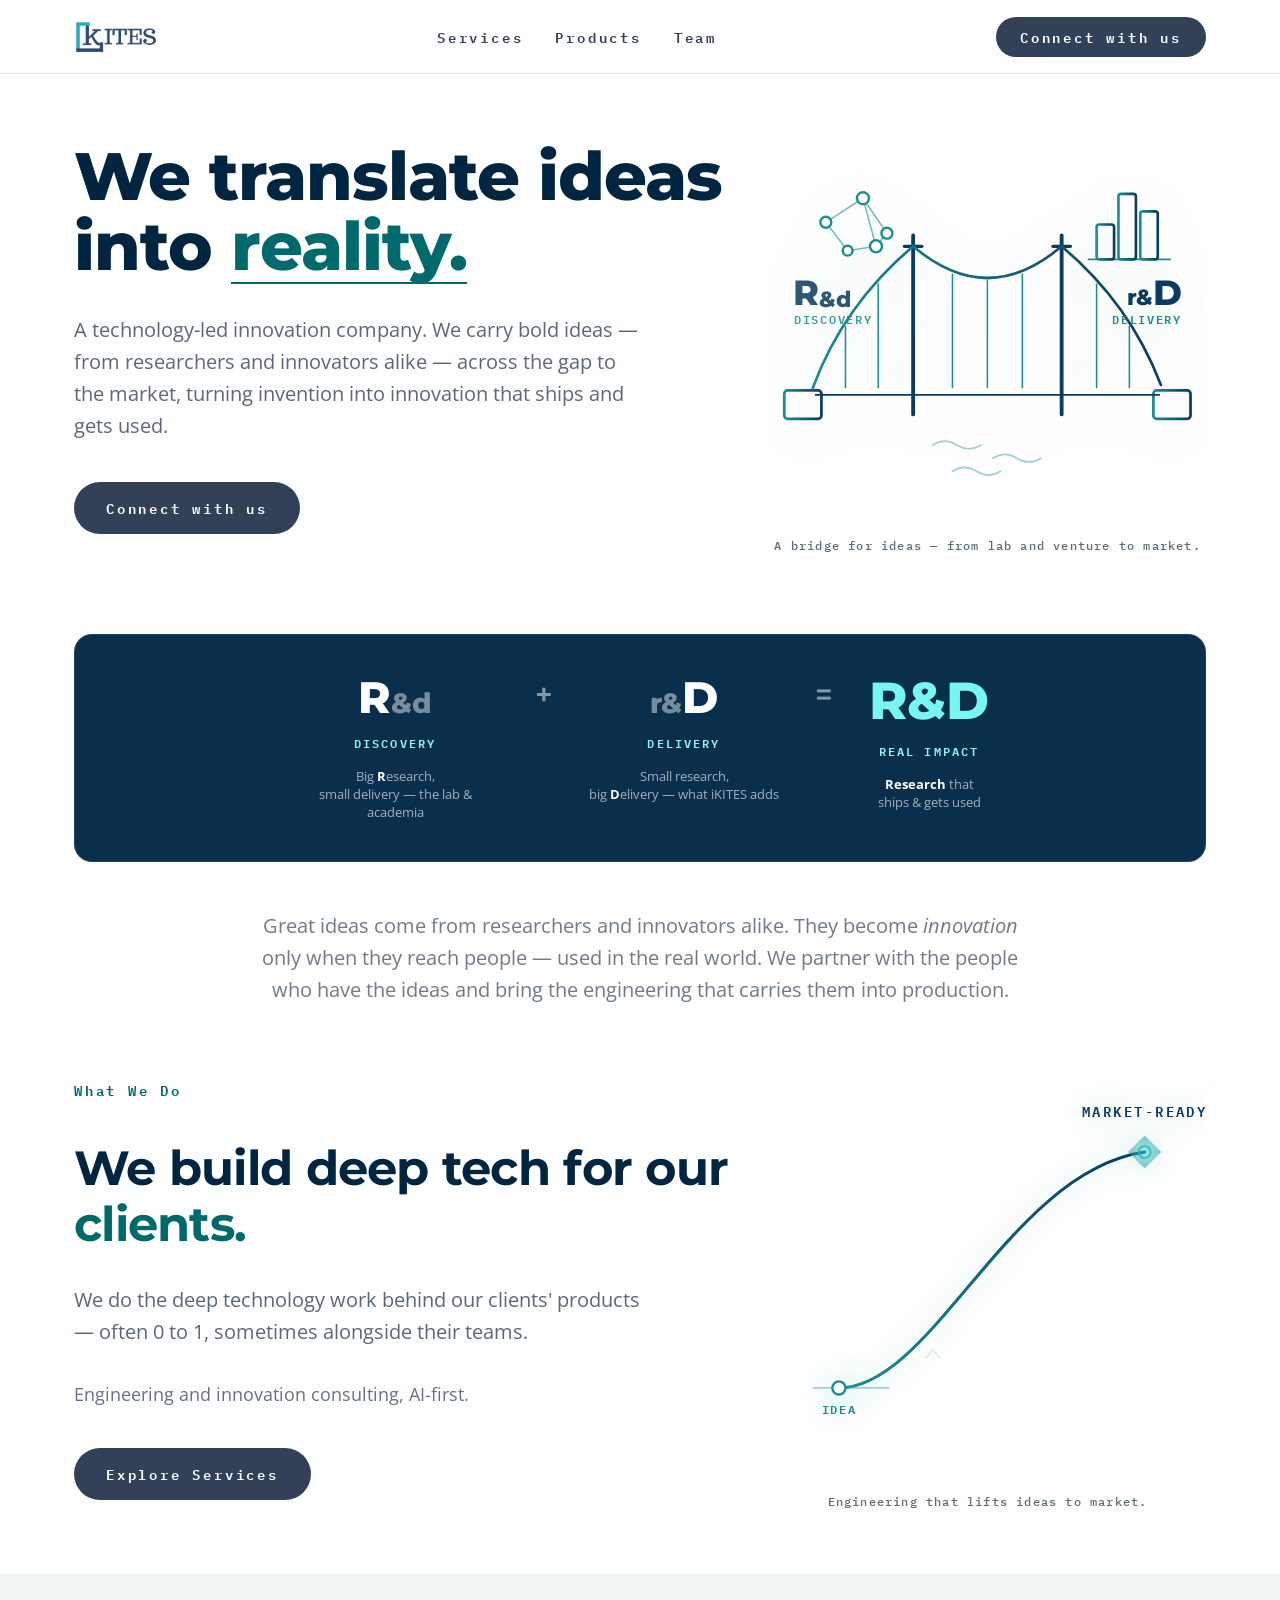
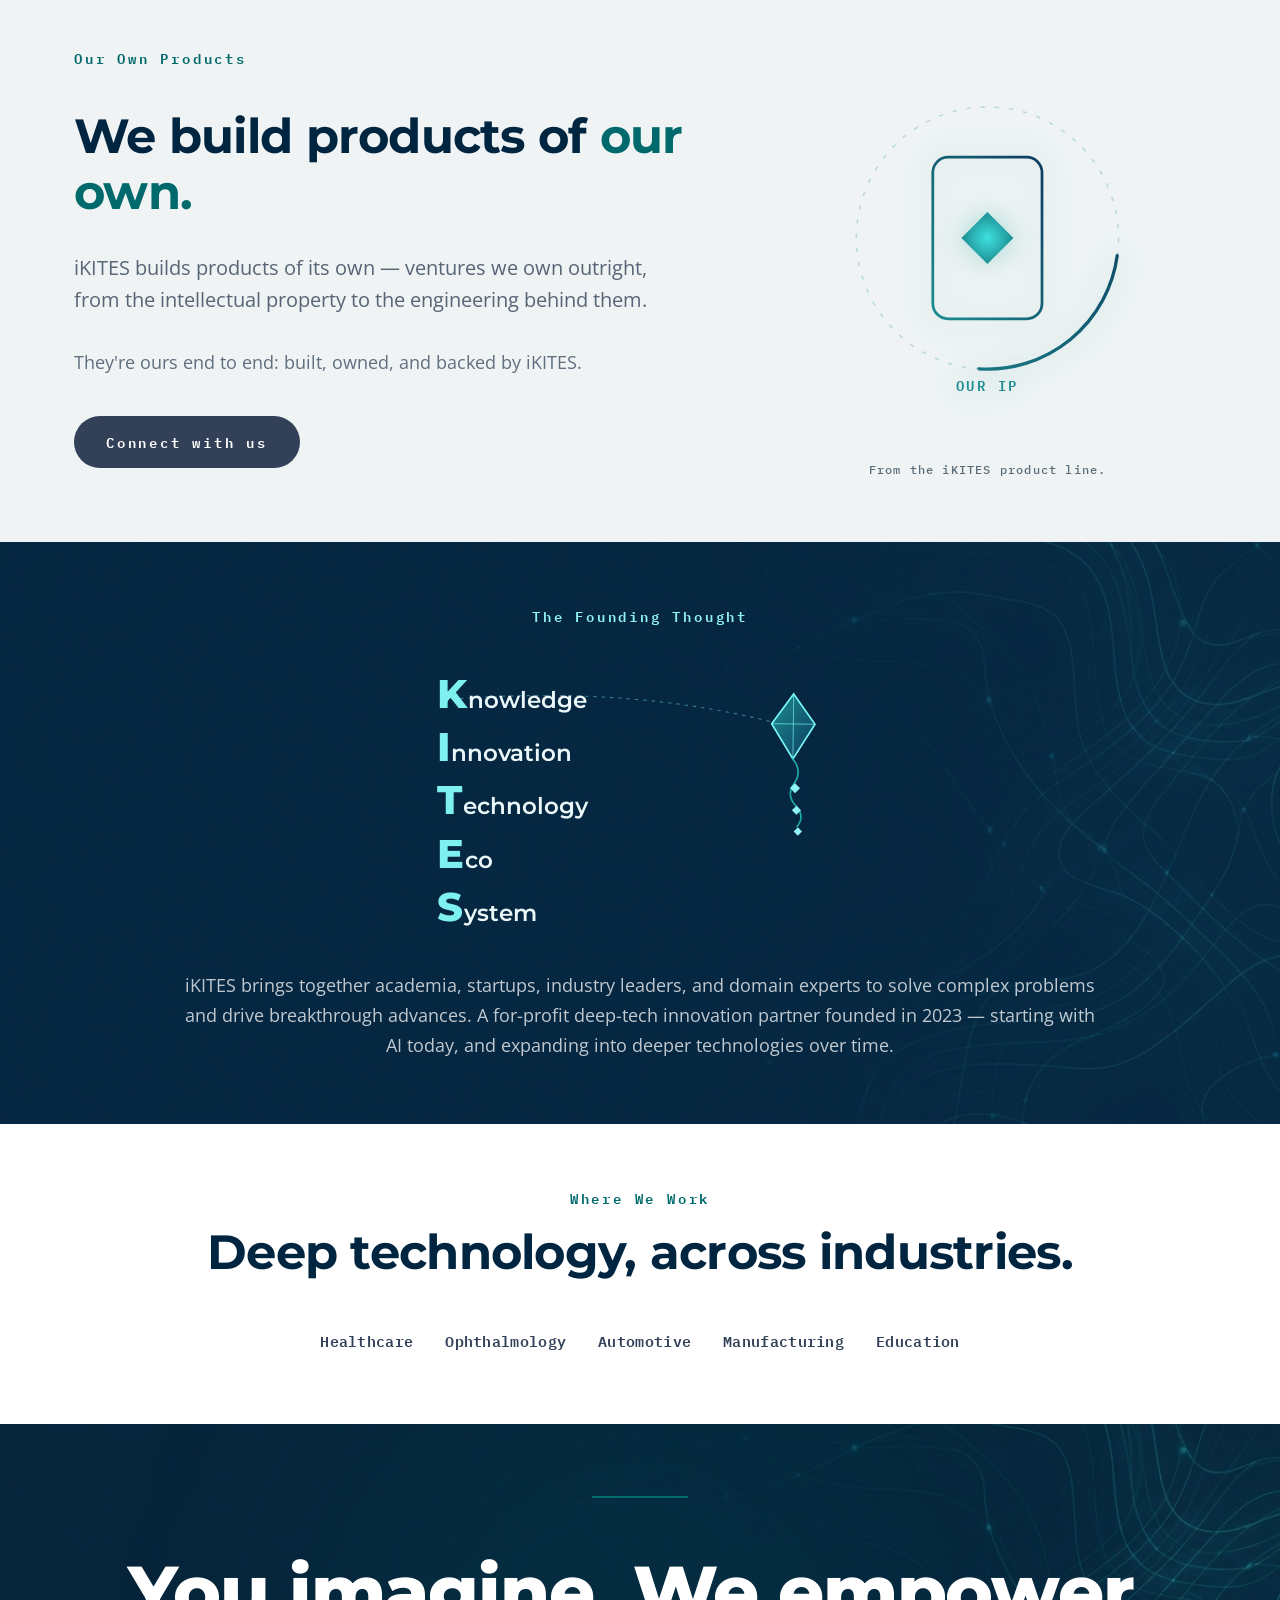
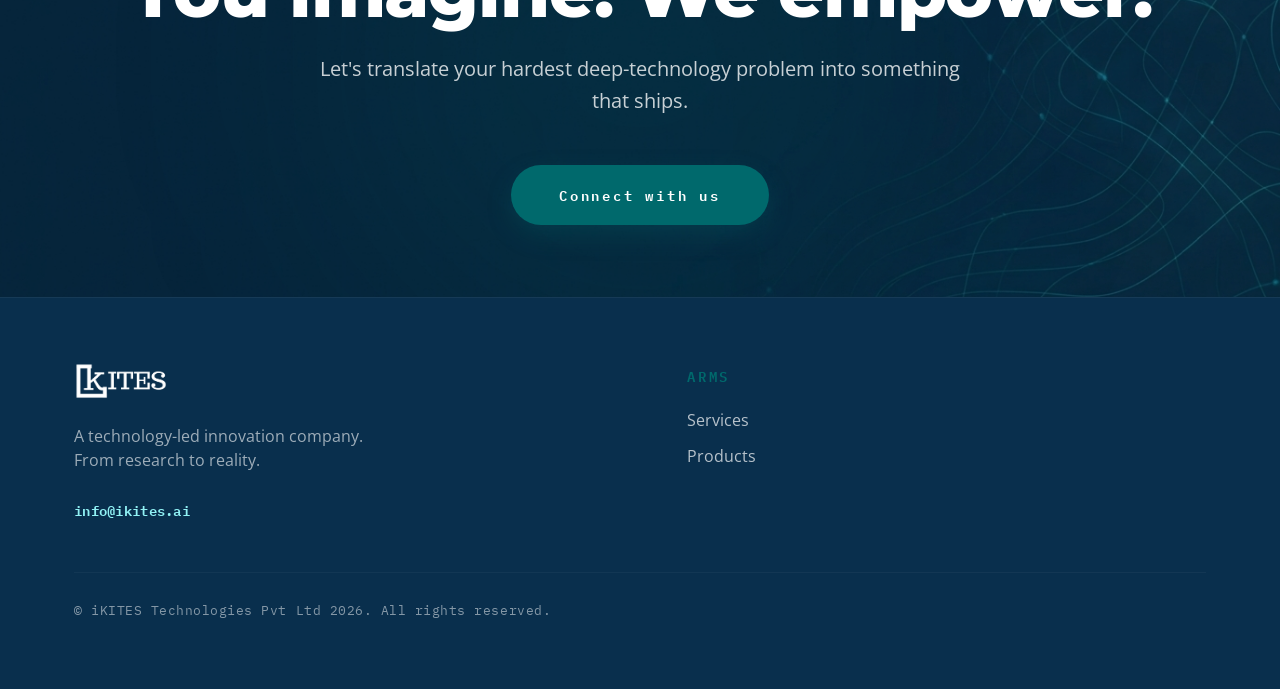
==== commit adde7c7f: "Homepage/Services refresh + social share previews - Add Open Graph + Twitter Card meta tags to index" ====
--- a/index.html
+++ b/index.html
@@ -6,6 +6,23 @@
   <title>iKITES | From Research to Reality</title>
   <meta name="description" content="iKITES is a technology-led, AI-first deep-tech innovation company. We turn deep technology into innovation that reaches the real world — across Services and Products." />
   <meta name="version" content="2.0.0" />
+  <!-- Canonical + social share preview (Open Graph / Twitter) -->
+  <link rel="canonical" href="https://www.ikites.ai/" />
+  <meta property="og:type" content="website" />
+  <meta property="og:site_name" content="iKITES" />
+  <meta property="og:locale" content="en_US" />
+  <meta property="og:url" content="https://www.ikites.ai/" />
+  <meta property="og:title" content="iKITES | From Research to Reality" />
+  <meta property="og:description" content="iKITES is a technology-led, AI-first deep-tech innovation company. We turn deep technology into innovation that reaches the real world — across Services and Products." />
+  <meta property="og:image" content="https://www.ikites.ai/assets/img/og/og-home.jpg" />
+  <meta property="og:image:type" content="image/jpeg" />
+  <meta property="og:image:width" content="1200" />
+  <meta property="og:image:height" content="630" />
+  <meta property="og:image:alt" content="iKITES — We translate ideas into reality." />
+  <meta name="twitter:card" content="summary_large_image" />
+  <meta name="twitter:title" content="iKITES | From Research to Reality" />
+  <meta name="twitter:description" content="iKITES is a technology-led, AI-first deep-tech innovation company. We turn deep technology into innovation that reaches the real world." />
+  <meta name="twitter:image" content="https://www.ikites.ai/assets/img/og/og-home.jpg" />
   <link rel="icon" type="image/png" href="assets/img/favicon.png" />
   <link rel="preconnect" href="https://fonts.googleapis.com" />
   <link rel="preconnect" href="https://fonts.gstatic.com" crossorigin />
@@ -22,7 +39,6 @@
         <a class="nav__link" href="services.html">Services</a>
         <a class="nav__link" href="#product-line">Products</a>
         <a class="nav__link" href="team.html">Team</a>
-        <a class="nav__link" href="#ecosystem">Ecosystem</a>
       </nav>
       <a class="btn btn--primary btn--sm" href="connect.html">Connect with us</a>
       <button class="nav-toggle" type="button" aria-label="Toggle menu" aria-expanded="false">
@@ -46,7 +62,6 @@
           </p>
           <div class="hero__actions">
             <a class="btn btn--primary" href="connect.html">Connect with us</a>
-            <a class="btn btn--ghost" href="#ecosystem">See what we do &darr;</a>
           </div>
         </div>
 
@@ -477,12 +492,12 @@
         <h2 class="headline-lg">Deep technology, across industries.</h2>
       </div>
       <div class="container">
-        <div class="pill-row" style="justify-content:center;">
-          <span class="pill">Healthcare</span>
-          <span class="pill">Ophthalmology</span>
-          <span class="pill">Automotive</span>
-          <span class="pill">Manufacturing</span>
-          <span class="pill">Education</span>
+        <div class="pill-row pill-row--text" style="justify-content:center;">
+          <span class="pill pill--text">Healthcare</span>
+          <span class="pill pill--text">Ophthalmology</span>
+          <span class="pill pill--text">Automotive</span>
+          <span class="pill pill--text">Manufacturing</span>
+          <span class="pill pill--text">Education</span>
         </div>
       </div>
     </section>
@@ -519,19 +534,9 @@
             <a href="#product-line">Products</a>
           </nav>
         </div>
-        <div class="footer__col">
-          <h4>Follow Us</h4>
-          <nav aria-label="Social">
-            <!-- TODO: confirm social URLs -->
-            <a href="https://www.linkedin.com/company/ikites" target="_blank" rel="noopener">LinkedIn</a>
-            <a href="https://www.instagram.com/ikites.ai" target="_blank" rel="noopener">Instagram</a>
-          </nav>
-        </div>
       </div>
       <div class="footer__base">
-        <span>© iKITES Technologies Inc. 2026. All rights reserved.</span>
-        <!-- TODO: link to real privacy policy -->
-        <a href="#">Privacy policy</a>
+        <span>© iKITES Technologies Pvt Ltd 2026. All rights reserved.</span>
       </div>
     </div>
   </footer>
--- a/assets/css/styles.css
+++ b/assets/css/styles.css
@@ -908,6 +908,18 @@
 }
 .pill:hover { border-color: var(--secondary); color: var(--secondary); transform: translateY(-2px); }
 
+/* Text-style variant — reads as inline words rather than chips */
+.pill-row--text { gap: 8px 32px; }
+.pill--text {
+  padding: 4px 0;
+  border: none;
+  border-radius: 0;
+  background: none;
+  font-size: 15px;
+  letter-spacing: .02em;
+}
+.pill--text:hover { color: var(--secondary); transform: none; }
+
 /* ---- Corporate (rich) footer extras — reuses .footer / .footer__grid ---- */
 .footer__email {
   font-family: var(--font-mono);
